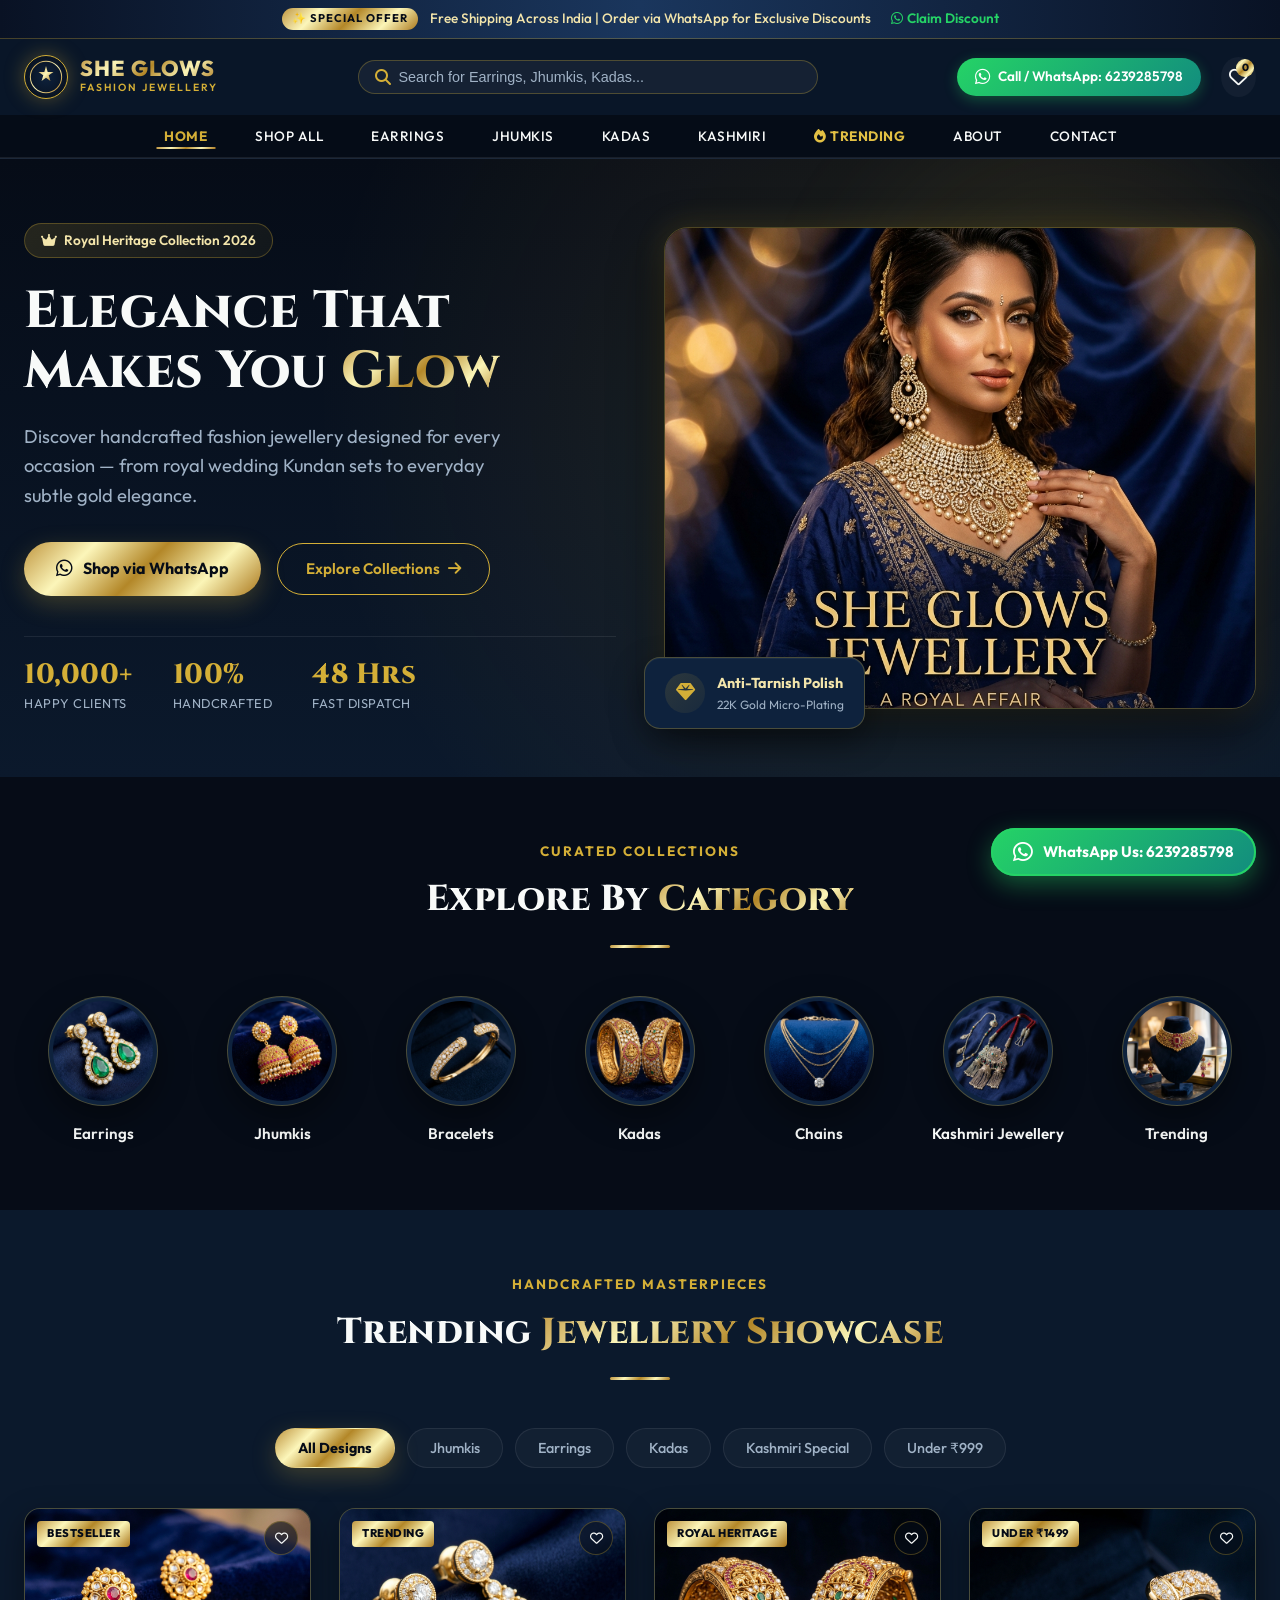
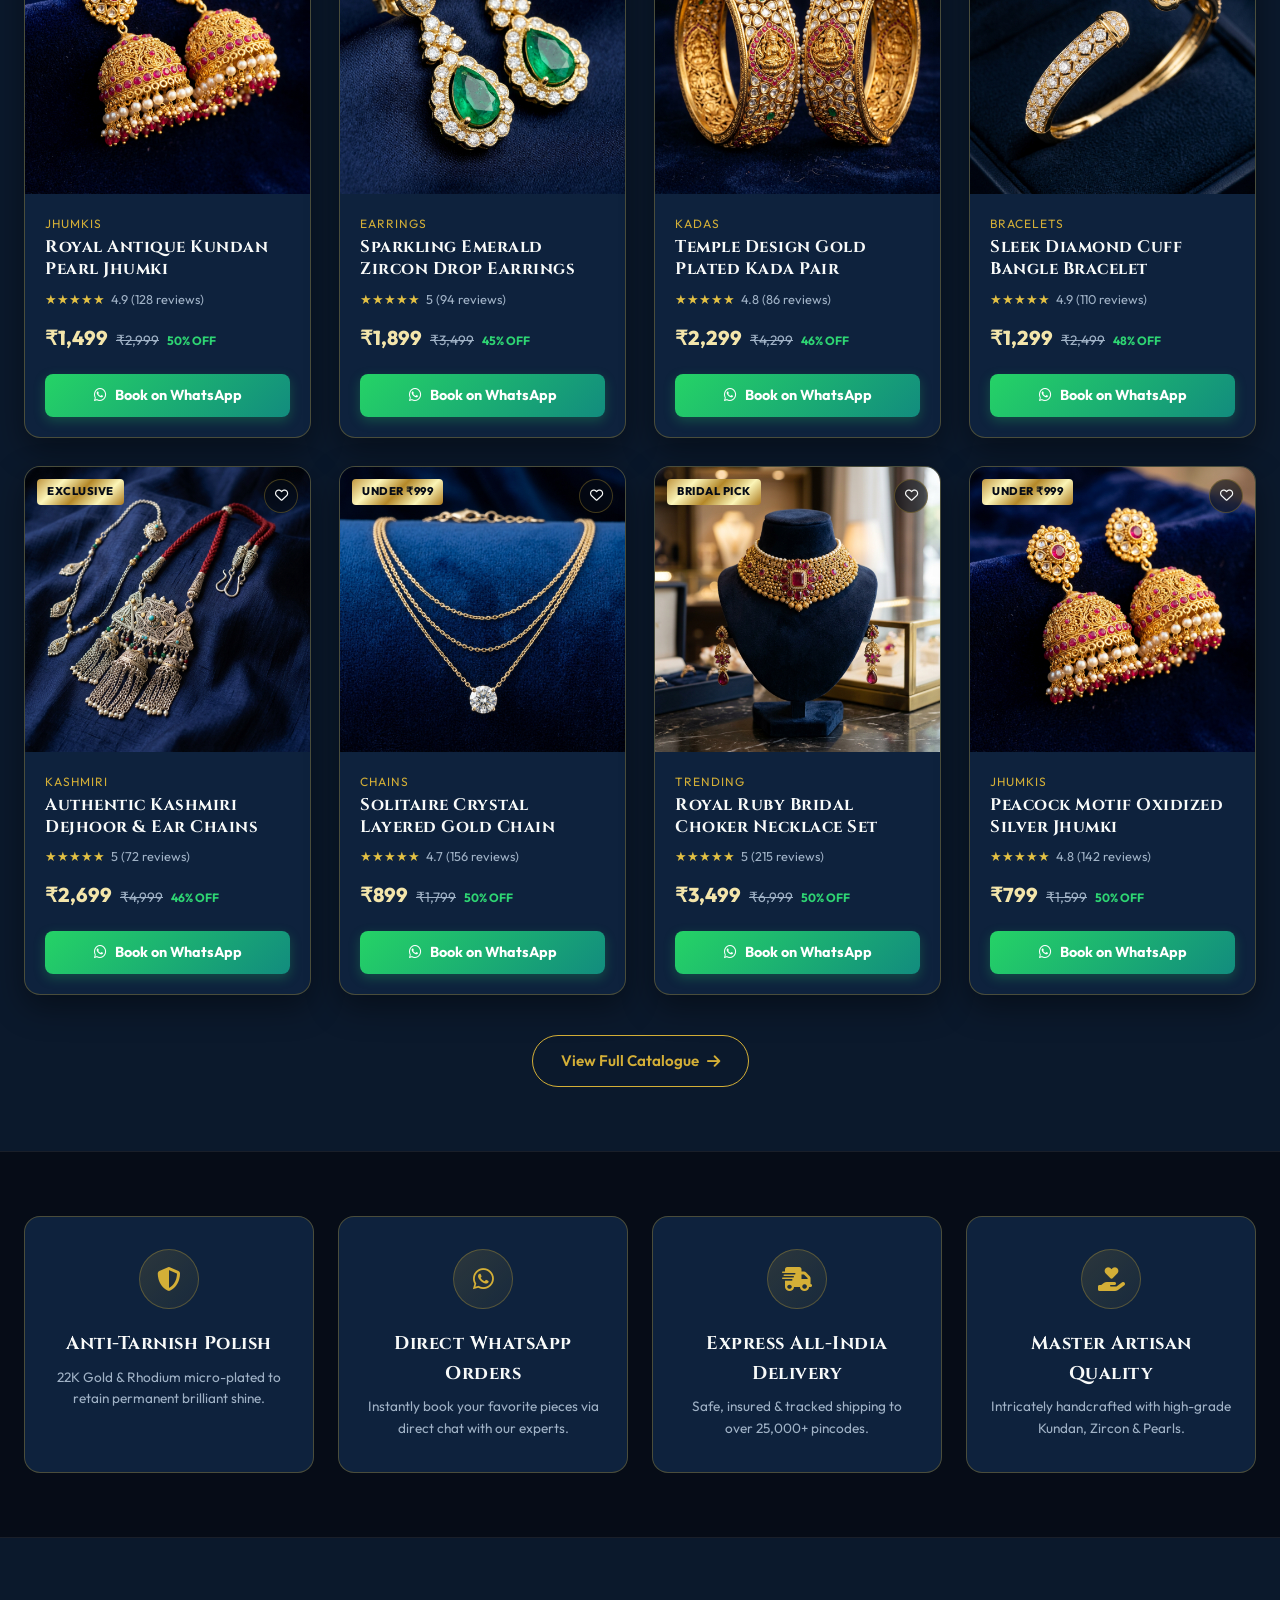
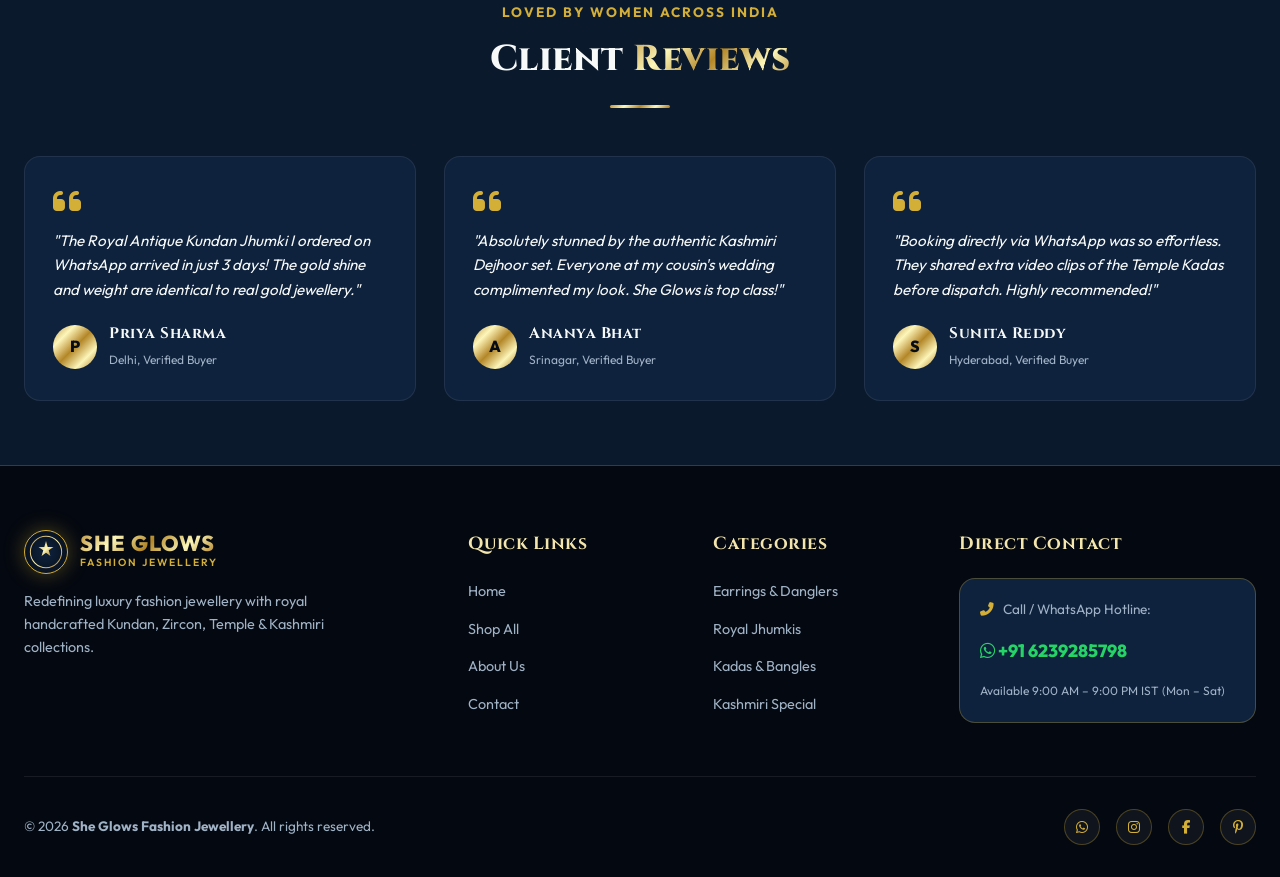
==== index.html @ 3bfb8722 "Initial commit: She Glows luxury e-commerce website with secure admin panel" ====
<!DOCTYPE html>
<html lang="en">
<head>
  <meta charset="UTF-8">
  <meta name="viewport" content="width=device-width, initial-scale=1.0">
  <title>She Glows - Luxury Fashion Jewellery | Inspired Elegance</title>
  <meta name="description" content="Discover handcrafted luxury fashion jewellery at She Glows. Shop premium Jhumkis, Earrings, Kadas, Bracelets, Chains & Kashmiri Jewellery. Book directly via WhatsApp.">
  <meta name="keywords" content="She Glows, Fashion Jewellery, Kushals inspired jewellery, Jhumkis, Kundan Jewellery, Kashmiri Jewellery, Gold Plated Earrings, Kadas, WhatsApp Jewellery Shop">
  <meta name="author" content="She Glows Fashion Jewellery">
  <link rel="icon" type="image/png" href="images/cat_jhumkis.png">
  <link rel="preconnect" href="https://fonts.googleapis.com">
  <link rel="preconnect" href="https://fonts.gstatic.com" crossorigin>
  <link href="https://fonts.googleapis.com/css2?family=Cinzel:wght@400;600;700;800;900&family=Outfit:wght@300;400;500;600;700&display=swap" rel="stylesheet">
  <link rel="stylesheet" href="https://cdnjs.cloudflare.com/ajax/libs/font-awesome/6.4.0/css/all.min.css">
  <link rel="stylesheet" href="css/styles.css">
</head>
<body>

  <!-- 1. Announcement Ticker -->
  <div class="announcement-bar">
    <div class="container ticker-wrap">
      <div class="ticker-content">
        <span class="ticker-badge">✨ Special Offer</span>
        <span>Free Shipping Across India | Order via WhatsApp for Exclusive Discounts</span>
        <a href="https://wa.me/916239285798?text=Hi%20She%20Glows!%20I%20want%20to%20claim%20my%20Free%20Shipping%20discount." target="_blank" class="ticker-wa-link">
          <i class="fab fa-whatsapp"></i> Claim Discount
        </a>
      </div>
    </div>
  </div>

  <!-- 2. Main Header with Multi-Page Nav -->
  <header class="main-header">
    <div class="container header-container">
      <a href="index.html" class="brand-logo">
        <div class="logo-emblem">
          <svg viewBox="0 0 100 100" fill="none" xmlns="http://www.w3.org/2000/svg">
            <circle cx="50" cy="50" r="46" stroke="url(#goldGrad)" stroke-width="3"/>
            <path d="M50 18 L55 35 L72 35 L58 45 L63 62 L50 52 L37 62 L42 45 L28 35 L45 35 Z" fill="url(#goldGrad)"/>
            <defs>
              <linearGradient id="goldGrad" x1="0%" y1="0%" x2="100%" y2="100%">
                <stop offset="0%" stop-color="#BF953F"/>
                <stop offset="50%" stop-color="#FCF6BA"/>
                <stop offset="100%" stop-color="#AA771C"/>
              </linearGradient>
            </defs>
          </svg>
        </div>
        <div class="brand-title-group">
          <span class="brand-name gold-text">SHE GLOWS</span>
          <span class="brand-tagline">Fashion Jewellery</span>
        </div>
      </a>

      <div class="search-wrapper">
        <div class="search-box">
          <i class="fas fa-search search-btn"></i>
          <input type="text" id="search-input" class="search-input" placeholder="Search for Earrings, Jhumkis, Kadas..." autocomplete="off">
        </div>
        <div id="search-results-dropdown" class="search-results-dropdown"></div>
      </div>

      <div class="header-actions">
        <a href="https://wa.me/916239285798?text=Hi%20She%20Glows,%20I%20would%20like%20to%20enquire%20about%20your%20jewellery." target="_blank" rel="noopener" class="contact-whatsapp-btn">
          <i class="fab fa-whatsapp" style="font-size: 1.1rem;"></i>
          <span>Call / WhatsApp: 6239285798</span>
        </a>
        <button class="icon-action-btn" title="Wishlist">
          <i class="far fa-heart"></i>
          <span class="badge-count" id="wishlist-count-badge">0</span>
        </button>
        <button class="mobile-nav-toggle" onclick="toggleMobileNav()" title="Toggle Navigation">
          <i class="fas fa-bars"></i>
        </button>
      </div>
    </div>

    <!-- Sub Navigation (Multi-Page + Categories) -->
    <nav class="category-nav-bar">
      <div class="container">
        <ul class="cat-menu-list">
          <li class="cat-menu-item"><a href="index.html" class="active-page">Home</a></li>
          <li class="cat-menu-item"><a href="shop.html">Shop All</a></li>
          <li class="cat-menu-item"><a href="#categories-section">Earrings</a></li>
          <li class="cat-menu-item"><a href="#categories-section">Jhumkis</a></li>
          <li class="cat-menu-item"><a href="#categories-section">Kadas</a></li>
          <li class="cat-menu-item"><a href="#categories-section">Kashmiri</a></li>
          <li class="cat-menu-item highlight"><a href="shop.html"><i class="fas fa-fire"></i> Trending</a></li>
          <li class="cat-menu-item"><a href="about.html">About</a></li>
          <li class="cat-menu-item"><a href="contact.html">Contact</a></li>
        </ul>
      </div>
    </nav>
  </header>

  <!-- 3. Hero Section -->
  <section class="hero-section">
    <div class="hero-bg-glow"></div>
    <div class="container">
      <div class="hero-grid">
        <div class="hero-content">
          <div class="hero-badge">
            <i class="fas fa-crown"></i> Royal Heritage Collection 2026
          </div>
          <h1 class="hero-title">
            Elegance That Makes You <span class="gold-text">Glow</span>
          </h1>
          <p class="hero-subtitle">
            Discover handcrafted fashion jewellery designed for every occasion — from royal wedding Kundan sets to everyday subtle gold elegance.
          </p>
          <div class="hero-cta-group">
            <a href="https://wa.me/916239285798?text=Hi%20She%20Glows,%20I%20want%20to%20explore%20your%20jewellery%20catalog!" target="_blank" class="btn-gold-primary">
              <i class="fab fa-whatsapp" style="font-size: 1.2rem;"></i> Shop via WhatsApp
            </a>
            <a href="shop.html" class="btn-outline-gold">
              Explore Collections <i class="fas fa-arrow-right"></i>
            </a>
          </div>
          <div class="hero-stats">
            <div class="stat-item"><h3>10,000+</h3><p>Happy Clients</p></div>
            <div class="stat-item"><h3>100%</h3><p>Handcrafted</p></div>
            <div class="stat-item"><h3>48 Hrs</h3><p>Fast Dispatch</p></div>
          </div>
        </div>
        <div class="hero-image-wrapper">
          <div class="hero-frame">
            <img src="images/hero_banner.png" alt="She Glows Royal Jewellery Model">
          </div>
          <div class="hero-float-badge">
            <div class="badge-icon"><i class="fas fa-gem"></i></div>
            <div>
              <div style="font-weight: 700; font-size: 0.9rem; color: var(--gold-secondary);">Anti-Tarnish Polish</div>
              <div style="font-size: 0.75rem; color: var(--text-muted);">22K Gold Micro-Plating</div>
            </div>
          </div>
        </div>
      </div>
    </div>
  </section>

  <!-- 4. Categories Grid -->
  <section id="categories-section" class="categories-section">
    <div class="container">
      <div class="section-header">
        <span class="section-tag">Curated Collections</span>
        <h2 class="section-title">Explore By <span class="gold-text">Category</span></h2>
        <div class="section-divider"></div>
      </div>
      <div class="categories-grid">
        <div class="category-card" onclick="filterByCategory('earrings')">
          <div class="category-avatar-wrap"><img src="images/cat_earrings.png" alt="Earrings"></div>
          <span class="category-name">Earrings</span>
        </div>
        <div class="category-card" onclick="filterByCategory('jhumkis')">
          <div class="category-avatar-wrap"><img src="images/cat_jhumkis.png" alt="Jhumkis"></div>
          <span class="category-name">Jhumkis</span>
        </div>
        <div class="category-card" onclick="filterByCategory('bracelets')">
          <div class="category-avatar-wrap"><img src="images/cat_bracelets.png" alt="Bracelets"></div>
          <span class="category-name">Bracelets</span>
        </div>
        <div class="category-card" onclick="filterByCategory('kadas')">
          <div class="category-avatar-wrap"><img src="images/cat_kadas.png" alt="Kadas"></div>
          <span class="category-name">Kadas</span>
        </div>
        <div class="category-card" onclick="filterByCategory('chains')">
          <div class="category-avatar-wrap"><img src="images/cat_chains.png" alt="Chains"></div>
          <span class="category-name">Chains</span>
        </div>
        <div class="category-card" onclick="filterByCategory('kashmiri')">
          <div class="category-avatar-wrap"><img src="images/cat_kashmiri.png" alt="Kashmiri"></div>
          <span class="category-name">Kashmiri Jewellery</span>
        </div>
        <div class="category-card" onclick="filterByCategory('trending')">
          <div class="category-avatar-wrap"><img src="images/cat_trending.png" alt="Trending"></div>
          <span class="category-name">Trending</span>
        </div>
      </div>
    </div>
  </section>

  <!-- 5. Products Showcase -->
  <section id="products-section" class="products-section">
    <div class="container">
      <div class="section-header">
        <span class="section-tag">Handcrafted Masterpieces</span>
        <h2 class="section-title">Trending <span class="gold-text">Jewellery Showcase</span></h2>
        <div class="section-divider"></div>
      </div>
      <div class="filter-tabs-wrapper">
        <button class="tab-btn active" data-tab="all">All Designs</button>
        <button class="tab-btn" data-tab="jhumkis">Jhumkis</button>
        <button class="tab-btn" data-tab="earrings">Earrings</button>
        <button class="tab-btn" data-tab="kadas">Kadas</button>
        <button class="tab-btn" data-tab="kashmiri">Kashmiri Special</button>
        <button class="tab-btn" data-tab="under999">Under ₹999</button>
      </div>
      <div id="products-grid-container" class="products-grid"></div>
      <div style="text-align:center; margin-top:2.5rem;">
        <a href="shop.html" class="btn-outline-gold">View Full Catalogue <i class="fas fa-arrow-right"></i></a>
      </div>
    </div>
  </section>

  <!-- 6. Features -->
  <section class="features-section">
    <div class="container">
      <div class="features-grid">
        <div class="feature-box">
          <div class="feature-icon-circle"><i class="fas fa-shield-alt"></i></div>
          <h4>Anti-Tarnish Polish</h4>
          <p>22K Gold & Rhodium micro-plated to retain permanent brilliant shine.</p>
        </div>
        <div class="feature-box">
          <div class="feature-icon-circle"><i class="fab fa-whatsapp"></i></div>
          <h4>Direct WhatsApp Orders</h4>
          <p>Instantly book your favorite pieces via direct chat with our experts.</p>
        </div>
        <div class="feature-box">
          <div class="feature-icon-circle"><i class="fas fa-truck-fast"></i></div>
          <h4>Express All-India Delivery</h4>
          <p>Safe, insured & tracked shipping to over 25,000+ pincodes.</p>
        </div>
        <div class="feature-box">
          <div class="feature-icon-circle"><i class="fas fa-hand-holding-heart"></i></div>
          <h4>Master Artisan Quality</h4>
          <p>Intricately handcrafted with high-grade Kundan, Zircon & Pearls.</p>
        </div>
      </div>
    </div>
  </section>

  <!-- 7. Testimonials -->
  <section class="testimonials-section">
    <div class="container">
      <div class="section-header">
        <span class="section-tag">Loved By Women Across India</span>
        <h2 class="section-title">Client <span class="gold-text">Reviews</span></h2>
        <div class="section-divider"></div>
      </div>
      <div class="testimonials-grid">
        <div class="testimonial-card">
          <div class="quote-icon"><i class="fas fa-quote-left"></i></div>
          <p class="testimonial-text">"The Royal Antique Kundan Jhumki I ordered on WhatsApp arrived in just 3 days! The gold shine and weight are identical to real gold jewellery."</p>
          <div class="user-info">
            <div class="user-avatar">P</div>
            <div class="user-details"><h5>Priya Sharma</h5><span>Delhi, Verified Buyer</span></div>
          </div>
        </div>
        <div class="testimonial-card">
          <div class="quote-icon"><i class="fas fa-quote-left"></i></div>
          <p class="testimonial-text">"Absolutely stunned by the authentic Kashmiri Dejhoor set. Everyone at my cousin's wedding complimented my look. She Glows is top class!"</p>
          <div class="user-info">
            <div class="user-avatar">A</div>
            <div class="user-details"><h5>Ananya Bhat</h5><span>Srinagar, Verified Buyer</span></div>
          </div>
        </div>
        <div class="testimonial-card">
          <div class="quote-icon"><i class="fas fa-quote-left"></i></div>
          <p class="testimonial-text">"Booking directly via WhatsApp was so effortless. They shared extra video clips of the Temple Kadas before dispatch. Highly recommended!"</p>
          <div class="user-info">
            <div class="user-avatar">S</div>
            <div class="user-details"><h5>Sunita Reddy</h5><span>Hyderabad, Verified Buyer</span></div>
          </div>
        </div>
      </div>
    </div>
  </section>

  <!-- 8. Footer -->
  <footer class="main-footer">
    <div class="container">
      <div class="footer-grid">
        <div class="footer-brand">
          <a href="index.html" class="brand-logo" style="margin-bottom: 1rem;">
            <div class="logo-emblem">
              <svg viewBox="0 0 100 100" fill="none" xmlns="http://www.w3.org/2000/svg">
                <circle cx="50" cy="50" r="46" stroke="url(#goldGradF)" stroke-width="3"/>
                <path d="M50 18 L55 35 L72 35 L58 45 L63 62 L50 52 L37 62 L42 45 L28 35 L45 35 Z" fill="url(#goldGradF)"/>
                <defs><linearGradient id="goldGradF" x1="0%" y1="0%" x2="100%" y2="100%"><stop offset="0%" stop-color="#BF953F"/><stop offset="50%" stop-color="#FCF6BA"/><stop offset="100%" stop-color="#AA771C"/></linearGradient></defs>
              </svg>
            </div>
            <div class="brand-title-group">
              <span class="brand-name gold-text">SHE GLOWS</span>
              <span class="brand-tagline">Fashion Jewellery</span>
            </div>
          </a>
          <p>Redefining luxury fashion jewellery with royal handcrafted Kundan, Zircon, Temple & Kashmiri collections.</p>
        </div>
        <div>
          <h4 class="footer-heading">Quick Links</h4>
          <ul class="footer-links">
            <li><a href="index.html">Home</a></li>
            <li><a href="shop.html">Shop All</a></li>
            <li><a href="about.html">About Us</a></li>
            <li><a href="contact.html">Contact</a></li>
          </ul>
        </div>
        <div>
          <h4 class="footer-heading">Categories</h4>
          <ul class="footer-links">
            <li><a href="shop.html">Earrings & Danglers</a></li>
            <li><a href="shop.html">Royal Jhumkis</a></li>
            <li><a href="shop.html">Kadas & Bangles</a></li>
            <li><a href="shop.html">Kashmiri Special</a></li>
          </ul>
        </div>
        <div>
          <h4 class="footer-heading">Direct Contact</h4>
          <div class="contact-card-box">
            <p><i class="fas fa-phone-alt" style="color: var(--gold-primary); margin-right: 6px;"></i> Call / WhatsApp Hotline:</p>
            <a href="https://wa.me/916239285798" target="_blank" style="font-size: 1.1rem; font-weight: 800; color: #25D366; display: block; margin-bottom: 12px;">
              <i class="fab fa-whatsapp"></i> +91 6239285798
            </a>
            <span style="font-size: 0.75rem; color: var(--text-muted);">Available 9:00 AM – 9:00 PM IST (Mon – Sat)</span>
          </div>
        </div>
      </div>
      <div class="footer-bottom">
        <div>© 2026 <strong>She Glows Fashion Jewellery</strong>. All rights reserved.</div>
        <div class="social-links">
          <a href="https://wa.me/916239285798" target="_blank" class="social-icon" title="WhatsApp"><i class="fab fa-whatsapp"></i></a>
          <a href="#" class="social-icon" title="Instagram"><i class="fab fa-instagram"></i></a>
          <a href="#" class="social-icon" title="Facebook"><i class="fab fa-facebook-f"></i></a>
          <a href="#" class="social-icon" title="Pinterest"><i class="fab fa-pinterest-p"></i></a>
        </div>
      </div>
    </div>
  </footer>

  <!-- 9. Floating WhatsApp -->
  <div class="floating-whatsapp-widget">
    <div class="wa-pulse"></div>
    <a href="https://wa.me/916239285798?text=Hi%20She%20Glows!%20I%20want%20to%20ask%20a%20question%20about%20your%20jewellery." target="_blank" class="floating-wa-btn">
      <i class="fab fa-whatsapp" style="font-size: 1.4rem;"></i>
      <span>WhatsApp Us: 6239285798</span>
    </a>
  </div>

  <!-- 10. Quick View Modal -->
  <div id="quick-view-modal" class="modal-overlay">
    <div class="modal-container">
      <button id="modal-close-btn" class="modal-close-btn">&times;</button>
      <div class="modal-body">
        <img id="modal-img" src="" alt="Product Image" class="modal-product-img">
        <div class="modal-product-info">
          <h3 id="modal-title" class="modal-product-title"></h3>
          <div id="modal-price" class="modal-price-tag"></div>
          <p id="modal-desc" class="modal-desc"></p>
          <label style="font-size: 0.8rem; color: var(--gold-secondary); margin-bottom: 4px; font-weight: 600;">Customization Notes (Optional):</label>
          <textarea class="modal-notes-field" rows="2" placeholder="e.g. Gift box request, specific size preference..."></textarea>
          <a id="modal-wa-btn" href="#" target="_blank" class="btn-book-wa" style="margin-top: auto; padding: 12px 0;">
            <i class="fab fa-whatsapp" style="font-size: 1.2rem;"></i> Confirm Order via WhatsApp
          </a>
        </div>
      </div>
    </div>
  </div>

  <!-- Scripts: Store first, then main app -->
  <script src="js/store.js"></script>
  <script src="js/main.js"></script>
</body>
</html>
---- css/styles.css ----
/* ==========================================================================
   She Glows - Fashion Jewellery (Luxury Landing Page Styles)
   Inspired by Kushal's | Deep Royal Navy & Metallic Gold Palette
   ========================================================================== */

@import url('https://fonts.googleapis.com/css2?family=Cinzel:wght@400;600;700;800;900&family=Outfit:wght@300;400;500;600;700&family=Playfair+Display:ital,wght@0,600;1,400&display=swap');

:root {
  /* Color Tokens */
  --bg-primary: #060C17;
  --bg-secondary: #0B192C;
  --bg-card: #0E223D;
  --bg-card-hover: #132B4C;
  --bg-glass: rgba(11, 25, 44, 0.85);
  
  --gold-primary: #D4AF37;
  --gold-secondary: #F3E5AB;
  --gold-dark: #AA820A;
  --gold-accent: #E2C044;
  --gold-gradient: linear-gradient(135deg, #BF953F 0%, #FCF6BA 25%, #B38728 50%, #FBF5B7 75%, #AA771C 100%);
  --gold-gradient-soft: linear-gradient(135deg, rgba(212, 175, 55, 0.15) 0%, rgba(226, 192, 68, 0.05) 100%);
  --gold-glow: 0 0 20px rgba(212, 175, 55, 0.35);

  --text-light: #F8FAF9;
  --text-muted: #A0B2C6;
  --text-dark: #060C17;

  --border-gold: rgba(212, 175, 55, 0.3);
  --border-gold-bright: rgba(212, 175, 55, 0.8);
  --border-dark: rgba(255, 255, 255, 0.08);

  --radius-sm: 8px;
  --radius-md: 16px;
  --radius-lg: 24px;
  --radius-full: 9999px;

  --transition-fast: 0.2s cubic-bezier(0.4, 0, 0.2, 1);
  --transition-smooth: 0.35s cubic-bezier(0.16, 1, 0.3, 1);
  
  --shadow-card: 0 12px 32px rgba(0, 0, 0, 0.4), inset 0 1px 0 rgba(255, 255, 255, 0.05);
  --shadow-gold: 0 8px 24px rgba(212, 175, 55, 0.25);
}

/* Reset & Base Setup */
*, *::before, *::after {
  box-sizing: border-box;
  margin: 0;
  padding: 0;
}

html {
  scroll-behavior: smooth;
  font-size: 16px;
}

body {
  font-family: 'Outfit', -apple-system, BlinkMacSystemFont, sans-serif;
  background-color: var(--bg-primary);
  color: var(--text-light);
  line-height: 1.6;
  overflow-x: hidden;
  -webkit-font-smoothing: antialiased;
}

h1, h2, h3, h4, h5, .brand-font {
  font-family: 'Cinzel', serif;
  letter-spacing: 0.5px;
}

a {
  color: inherit;
  text-decoration: none;
  transition: var(--transition-fast);
}

button {
  font-family: inherit;
  cursor: pointer;
  border: none;
  outline: none;
  background: none;
}

img {
  max-width: 100%;
  height: auto;
  display: block;
}

/* Custom Scrollbar */
::-webkit-scrollbar {
  width: 8px;
  height: 8px;
}
::-webkit-scrollbar-track {
  background: var(--bg-primary);
}
::-webkit-scrollbar-thumb {
  background: var(--gold-dark);
  border-radius: 4px;
}
::-webkit-scrollbar-thumb:hover {
  background: var(--gold-primary);
}

/* Gold Gradient Text Class */
.gold-text {
  background: var(--gold-gradient);
  -webkit-background-clip: text;
  -webkit-text-fill-color: transparent;
  display: inline-block;
}

/* Container */
.container {
  width: 100%;
  max-width: 1280px;
  margin: 0 auto;
  padding: 0 1.5rem;
}

/* ==========================================================================
   1. Announcement Ticker
   ========================================================================== */
.announcement-bar {
  background: linear-gradient(90deg, #091224 0%, #1A365D 50%, #091224 100%);
  border-bottom: 1px solid var(--border-gold);
  padding: 8px 0;
  font-size: 0.85rem;
  color: var(--gold-secondary);
  font-weight: 500;
  position: relative;
  z-index: 100;
}

.ticker-wrap {
  display: flex;
  align-items: center;
  justify-content: space-between;
}

.ticker-content {
  display: flex;
  align-items: center;
  gap: 12px;
  margin: 0 auto;
  text-align: center;
}

.ticker-badge {
  background: var(--gold-gradient);
  color: var(--bg-primary);
  padding: 2px 10px;
  border-radius: var(--radius-full);
  font-size: 0.7rem;
  font-weight: 700;
  text-transform: uppercase;
  letter-spacing: 1px;
}

.ticker-wa-link {
  color: #25D366;
  font-weight: 600;
  display: inline-flex;
  align-items: center;
  gap: 4px;
  margin-left: 8px;
}
.ticker-wa-link:hover {
  text-decoration: underline;
}

/* ==========================================================================
   2. Header & Navbar
   ========================================================================== */
.main-header {
  position: sticky;
  top: 0;
  z-index: 99;
  background: var(--bg-glass);
  backdrop-filter: blur(16px);
  -webkit-backdrop-filter: blur(16px);
  border-bottom: 1px solid var(--border-dark);
  transition: var(--transition-smooth);
}

.header-container {
  display: flex;
  align-items: center;
  justify-content: space-between;
  padding: 1rem 1.5rem;
  gap: 1.5rem;
}

/* Logo */
.brand-logo {
  display: flex;
  align-items: center;
  gap: 12px;
  text-decoration: none;
}

.logo-emblem {
  width: 44px;
  height: 44px;
  border-radius: 50%;
  background: radial-gradient(circle, var(--bg-card) 0%, var(--bg-primary) 100%);
  border: 1.5px solid var(--gold-primary);
  display: flex;
  align-items: center;
  justify-content: center;
  padding: 4px;
  box-shadow: var(--gold-glow);
  position: relative;
  overflow: hidden;
}

.logo-emblem svg {
  width: 100%;
  height: 100%;
}

.brand-title-group {
  display: flex;
  flex-direction: column;
}

.brand-name {
  font-size: 1.35rem;
  font-weight: 800;
  line-height: 1.1;
  letter-spacing: 1px;
}

.brand-tagline {
  font-size: 0.65rem;
  text-transform: uppercase;
  letter-spacing: 2px;
  color: var(--gold-primary);
  font-weight: 600;
}

/* Search Bar */
.search-wrapper {
  flex: 1;
  max-width: 460px;
  position: relative;
}

.search-box {
  display: flex;
  align-items: center;
  background: rgba(255, 255, 255, 0.05);
  border: 1px solid var(--border-gold);
  border-radius: var(--radius-full);
  padding: 8px 16px;
  transition: var(--transition-fast);
}

.search-box:focus-within {
  background: rgba(255, 255, 255, 0.08);
  border-color: var(--gold-primary);
  box-shadow: var(--gold-glow);
}

.search-input {
  width: 100%;
  background: transparent;
  border: none;
  outline: none;
  color: var(--text-light);
  font-size: 0.9rem;
  padding-left: 8px;
}

.search-input::placeholder {
  color: var(--text-muted);
}

.search-btn {
  color: var(--gold-primary);
  display: flex;
  align-items: center;
  justify-content: center;
}

/* Search Auto-suggest Dropdown */
.search-results-dropdown {
  position: absolute;
  top: calc(100% + 8px);
  left: 0;
  right: 0;
  background: var(--bg-card);
  border: 1px solid var(--border-gold);
  border-radius: var(--radius-md);
  box-shadow: var(--shadow-card);
  max-height: 360px;
  overflow-y: auto;
  display: none;
  z-index: 150;
  padding: 8px 0;
}
.search-results-dropdown.active {
  display: block;
}

.search-result-item {
  display: flex;
  align-items: center;
  gap: 12px;
  padding: 10px 16px;
  border-bottom: 1px solid var(--border-dark);
  cursor: pointer;
  transition: var(--transition-fast);
}
.search-result-item:hover {
  background: rgba(212, 175, 55, 0.1);
}
.search-result-thumb {
  width: 40px;
  height: 40px;
  border-radius: 8px;
  object-fit: cover;
  border: 1px solid var(--border-gold);
}

/* Header Right Actions */
.header-actions {
  display: flex;
  align-items: center;
  gap: 1.25rem;
}

.contact-whatsapp-btn {
  display: inline-flex;
  align-items: center;
  gap: 8px;
  background: linear-gradient(135deg, #25D366 0%, #128C7E 100%);
  color: #fff;
  padding: 8px 18px;
  border-radius: var(--radius-full);
  font-weight: 600;
  font-size: 0.85rem;
  box-shadow: 0 4px 14px rgba(37, 211, 102, 0.3);
  transition: var(--transition-smooth);
}

.contact-whatsapp-btn:hover {
  transform: translateY(-2px);
  box-shadow: 0 6px 20px rgba(37, 211, 102, 0.45);
}

.icon-action-btn {
  position: relative;
  color: var(--text-light);
  font-size: 1.2rem;
  padding: 8px;
  border-radius: 50%;
  background: rgba(255, 255, 255, 0.04);
  transition: var(--transition-fast);
}
.icon-action-btn:hover {
  color: var(--gold-primary);
  background: rgba(212, 175, 55, 0.15);
}
.badge-count {
  position: absolute;
  top: 2px;
  right: 2px;
  background: var(--gold-gradient);
  color: var(--bg-primary);
  font-size: 0.65rem;
  font-weight: 800;
  width: 18px;
  height: 18px;
  border-radius: 50%;
  display: flex;
  align-items: center;
  justify-content: center;
}

.mobile-nav-toggle {
  display: none;
  font-size: 1.5rem;
  color: var(--gold-primary);
}

/* Sub Navigation Menu */
.category-nav-bar {
  background: rgba(6, 12, 23, 0.95);
  border-bottom: 1px solid var(--border-dark);
  padding: 0.5rem 0;
}

.cat-menu-list {
  display: flex;
  align-items: center;
  justify-content: center;
  gap: 2rem;
  list-style: none;
}

.cat-menu-item a {
  font-size: 0.85rem;
  font-weight: 500;
  letter-spacing: 0.5px;
  color: var(--text-light);
  padding: 4px 8px;
  position: relative;
  text-transform: uppercase;
}

.cat-menu-item a::after {
  content: '';
  position: absolute;
  bottom: 0;
  left: 50%;
  width: 0;
  height: 2px;
  background: var(--gold-gradient);
  transition: var(--transition-fast);
  transform: translateX(-50%);
}

.cat-menu-item a:hover {
  color: var(--gold-primary);
}

.cat-menu-item a:hover::after {
  width: 100%;
}

.cat-menu-item.highlight a {
  color: var(--gold-accent);
  font-weight: 700;
}

/* ==========================================================================
   3. Hero Section
   ========================================================================== */
.hero-section {
  position: relative;
  min-height: 560px;
  display: flex;
  align-items: center;
  padding: 4rem 0;
  background: radial-gradient(circle at 70% 40%, rgba(212, 175, 55, 0.12) 0%, transparent 60%),
              linear-gradient(180deg, var(--bg-primary) 0%, var(--bg-secondary) 100%);
  overflow: hidden;
}

.hero-bg-glow {
  position: absolute;
  top: -100px;
  right: -100px;
  width: 600px;
  height: 600px;
  background: radial-gradient(circle, rgba(212, 175, 55, 0.15) 0%, transparent 70%);
  pointer-events: none;
  filter: blur(40px);
}

.hero-grid {
  display: grid;
  grid-template-columns: 1fr 1fr;
  align-items: center;
  gap: 3rem;
}

.hero-badge {
  display: inline-flex;
  align-items: center;
  gap: 8px;
  padding: 6px 16px;
  border-radius: var(--radius-full);
  background: var(--gold-gradient-soft);
  border: 1px solid var(--border-gold);
  color: var(--gold-secondary);
  font-size: 0.85rem;
  font-weight: 600;
  margin-bottom: 1.5rem;
}

.hero-title {
  font-size: 3.25rem;
  font-weight: 800;
  line-height: 1.15;
  margin-bottom: 1.25rem;
}

.hero-subtitle {
  font-size: 1.15rem;
  color: var(--text-muted);
  margin-bottom: 2rem;
  max-width: 500px;
}

.hero-cta-group {
  display: flex;
  align-items: center;
  gap: 1rem;
  flex-wrap: wrap;
  margin-bottom: 2.5rem;
}

.btn-gold-primary {
  display: inline-flex;
  align-items: center;
  gap: 10px;
  background: var(--gold-gradient);
  color: var(--bg-primary);
  padding: 14px 32px;
  border-radius: var(--radius-full);
  font-weight: 700;
  font-size: 1rem;
  box-shadow: var(--shadow-gold);
  transition: var(--transition-smooth);
}
.btn-gold-primary:hover {
  transform: translateY(-3px);
  box-shadow: 0 12px 30px rgba(212, 175, 55, 0.45);
}

.btn-outline-gold {
  display: inline-flex;
  align-items: center;
  gap: 8px;
  border: 1.5px solid var(--gold-primary);
  color: var(--gold-primary);
  padding: 13px 28px;
  border-radius: var(--radius-full);
  font-weight: 600;
  font-size: 0.95rem;
  transition: var(--transition-smooth);
}
.btn-outline-gold:hover {
  background: rgba(212, 175, 55, 0.15);
  color: #fff;
}

.hero-stats {
  display: flex;
  align-items: center;
  gap: 2.5rem;
  padding-top: 1.5rem;
  border-top: 1px solid var(--border-dark);
}

.stat-item h3 {
  font-size: 1.75rem;
  font-weight: 800;
  color: var(--gold-primary);
  line-height: 1;
}

.stat-item p {
  font-size: 0.8rem;
  color: var(--text-muted);
  text-transform: uppercase;
  letter-spacing: 0.5px;
  margin-top: 4px;
}

/* Hero Visual Banner Frame */
.hero-image-wrapper {
  position: relative;
}

.hero-frame {
  position: relative;
  border-radius: var(--radius-lg);
  overflow: hidden;
  border: 1px solid var(--border-gold);
  box-shadow: 0 20px 50px rgba(0, 0, 0, 0.6), 0 0 30px rgba(212, 175, 55, 0.2);
}

.hero-frame img {
  width: 100%;
  height: 480px;
  object-fit: cover;
  transition: transform 0.8s ease;
}

.hero-frame:hover img {
  transform: scale(1.03);
}

.hero-float-badge {
  position: absolute;
  bottom: -20px;
  left: -20px;
  background: var(--bg-card);
  border: 1px solid var(--border-gold);
  padding: 14px 20px;
  border-radius: var(--radius-md);
  box-shadow: var(--shadow-card);
  display: flex;
  align-items: center;
  gap: 12px;
  z-index: 10;
}

.badge-icon {
  width: 40px;
  height: 40px;
  border-radius: 50%;
  background: var(--gold-gradient-soft);
  color: var(--gold-primary);
  display: flex;
  align-items: center;
  justify-content: center;
  font-size: 1.2rem;
}

/* ==========================================================================
   4. Categories Grid (Kushal's Style UI)
   ========================================================================== */
.categories-section {
  padding: 4rem 0;
  background: var(--bg-primary);
  position: relative;
}

.section-header {
  text-align: center;
  margin-bottom: 3rem;
}

.section-tag {
  color: var(--gold-primary);
  font-size: 0.85rem;
  font-weight: 700;
  text-transform: uppercase;
  letter-spacing: 2px;
  margin-bottom: 0.5rem;
  display: block;
}

.section-title {
  font-size: 2.25rem;
  font-weight: 800;
  color: var(--text-light);
}

.section-divider {
  width: 60px;
  height: 3px;
  background: var(--gold-gradient);
  margin: 1rem auto 0;
  border-radius: 2px;
}

.categories-grid {
  display: grid;
  grid-template-columns: repeat(7, 1fr);
  gap: 1.25rem;
}

.category-card {
  display: flex;
  flex-direction: column;
  align-items: center;
  text-align: center;
  cursor: pointer;
}

.category-avatar-wrap {
  width: 110px;
  height: 110px;
  border-radius: 50%;
  padding: 4px;
  background: var(--bg-card);
  border: 1.5px solid var(--border-gold);
  box-shadow: var(--shadow-card);
  transition: var(--transition-smooth);
  position: relative;
  overflow: hidden;
  margin-bottom: 1rem;
}

.category-avatar-wrap img {
  width: 100%;
  height: 100%;
  border-radius: 50%;
  object-fit: cover;
  transition: transform 0.5s ease;
}

.category-card:hover .category-avatar-wrap {
  border-color: var(--gold-primary);
  box-shadow: var(--gold-glow);
  transform: translateY(-6px);
}

.category-card:hover img {
  transform: scale(1.1);
}

.category-name {
  font-size: 0.95rem;
  font-weight: 600;
  color: var(--text-light);
  transition: var(--transition-fast);
}

.category-card:hover .category-name {
  color: var(--gold-primary);
}

/* ==========================================================================
   5. Featured Collections & Product Grid
   ========================================================================== */
.products-section {
  padding: 4rem 0;
  background: var(--bg-secondary);
  position: relative;
}

/* Category Filter Tabs */
.filter-tabs-wrapper {
  display: flex;
  justify-content: center;
  gap: 0.75rem;
  margin-bottom: 2.5rem;
  flex-wrap: wrap;
}

.tab-btn {
  padding: 10px 22px;
  border-radius: var(--radius-full);
  background: rgba(255, 255, 255, 0.03);
  border: 1px solid var(--border-dark);
  color: var(--text-muted);
  font-size: 0.9rem;
  font-weight: 500;
  transition: var(--transition-fast);
}

.tab-btn:hover {
  border-color: var(--border-gold);
  color: var(--text-light);
}

.tab-btn.active {
  background: var(--gold-gradient);
  color: var(--bg-primary);
  border-color: transparent;
  font-weight: 700;
  box-shadow: var(--shadow-gold);
}

/* Products Grid Layout */
.products-grid {
  display: grid;
  grid-template-columns: repeat(4, 1fr);
  gap: 1.75rem;
}

.product-card {
  background: var(--bg-card);
  border: 1px solid var(--border-gold);
  border-radius: var(--radius-md);
  overflow: hidden;
  box-shadow: var(--shadow-card);
  transition: var(--transition-smooth);
  position: relative;
  display: flex;
  flex-direction: column;
}

.product-card:hover {
  transform: translateY(-8px);
  border-color: var(--gold-primary);
  box-shadow: 0 16px 36px rgba(0, 0, 0, 0.5), 0 0 25px rgba(212, 175, 55, 0.25);
}

.product-image-box {
  position: relative;
  aspect-ratio: 1 / 1;
  overflow: hidden;
  background: #060C17;
}

.product-image-box img {
  width: 100%;
  height: 100%;
  object-fit: cover;
  transition: transform 0.6s ease;
}

.product-card:hover .product-image-box img {
  transform: scale(1.08);
}

.product-tag {
  position: absolute;
  top: 12px;
  left: 12px;
  background: var(--gold-gradient);
  color: var(--bg-primary);
  font-size: 0.7rem;
  font-weight: 800;
  text-transform: uppercase;
  padding: 4px 10px;
  border-radius: 4px;
  letter-spacing: 0.5px;
  z-index: 2;
}

.wishlist-heart-btn {
  position: absolute;
  top: 12px;
  right: 12px;
  width: 34px;
  height: 34px;
  border-radius: 50%;
  background: rgba(6, 12, 23, 0.6);
  backdrop-filter: blur(8px);
  border: 1px solid var(--border-gold);
  color: var(--text-light);
  display: flex;
  align-items: center;
  justify-content: center;
  z-index: 2;
  transition: var(--transition-fast);
}

.wishlist-heart-btn:hover, .wishlist-heart-btn.active {
  color: #FF4757;
  background: rgba(255, 71, 87, 0.15);
  border-color: #FF4757;
}

.quick-view-overlay-btn {
  position: absolute;
  bottom: -40px;
  left: 0;
  right: 0;
  background: rgba(11, 25, 44, 0.95);
  border-top: 1px solid var(--border-gold);
  color: var(--gold-primary);
  padding: 10px 0;
  text-align: center;
  font-size: 0.85rem;
  font-weight: 600;
  transition: bottom 0.3s ease;
}

.product-card:hover .quick-view-overlay-btn {
  bottom: 0;
}

.product-content {
  padding: 1.25rem;
  display: flex;
  flex-direction: column;
  flex: 1;
}

.product-category-sub {
  font-size: 0.75rem;
  color: var(--gold-primary);
  text-transform: uppercase;
  letter-spacing: 1px;
  margin-bottom: 4px;
}

.product-title {
  font-size: 1.05rem;
  font-weight: 700;
  color: var(--text-light);
  margin-bottom: 8px;
  line-height: 1.3;
}

.rating-row {
  display: flex;
  align-items: center;
  gap: 6px;
  font-size: 0.8rem;
  margin-bottom: 12px;
}

.stars {
  color: var(--gold-accent);
}

.rating-count {
  color: var(--text-muted);
}

.price-row {
  display: flex;
  align-items: baseline;
  gap: 8px;
  margin-bottom: 1.25rem;
  margin-top: auto;
}

.price-current {
  font-size: 1.25rem;
  font-weight: 800;
  color: var(--gold-secondary);
}

.price-mrp {
  font-size: 0.85rem;
  color: var(--text-muted);
  text-decoration: line-through;
}

.price-discount {
  font-size: 0.75rem;
  color: #2ED573;
  font-weight: 700;
}

.btn-book-wa {
  display: flex;
  align-items: center;
  justify-content: center;
  gap: 8px;
  width: 100%;
  background: linear-gradient(135deg, #25D366 0%, #128C7E 100%);
  color: #fff;
  padding: 10px 0;
  border-radius: var(--radius-sm);
  font-weight: 700;
  font-size: 0.9rem;
  box-shadow: 0 4px 12px rgba(37, 211, 102, 0.25);
  transition: var(--transition-fast);
}

.btn-book-wa:hover {
  background: linear-gradient(135deg, #22C55E 0%, #0E9F6E 100%);
  box-shadow: 0 6px 18px rgba(37, 211, 102, 0.4);
}

/* ==========================================================================
   6. Luxury Features Section ("Why She Glows")
   ========================================================================== */
.features-section {
  padding: 4rem 0;
  background: var(--bg-primary);
  border-top: 1px solid var(--border-dark);
  border-bottom: 1px solid var(--border-dark);
}

.features-grid {
  display: grid;
  grid-template-columns: repeat(4, 1fr);
  gap: 1.5rem;
}

.feature-box {
  background: var(--bg-card);
  border: 1px solid var(--border-gold);
  border-radius: var(--radius-md);
  padding: 2rem 1.5rem;
  text-align: center;
  transition: var(--transition-smooth);
}

.feature-box:hover {
  transform: translateY(-5px);
  border-color: var(--gold-primary);
  box-shadow: var(--shadow-gold);
}

.feature-icon-circle {
  width: 60px;
  height: 60px;
  border-radius: 50%;
  background: var(--gold-gradient-soft);
  border: 1px solid var(--border-gold);
  color: var(--gold-primary);
  display: flex;
  align-items: center;
  justify-content: center;
  font-size: 1.5rem;
  margin: 0 auto 1.25rem;
}

.feature-box h4 {
  font-size: 1.15rem;
  font-weight: 700;
  margin-bottom: 0.5rem;
  color: var(--text-light);
}

.feature-box p {
  font-size: 0.85rem;
  color: var(--text-muted);
}

/* ==========================================================================
   7. Customer Testimonials
   ========================================================================== */
.testimonials-section {
  padding: 4rem 0;
  background: var(--bg-secondary);
}

.testimonials-grid {
  display: grid;
  grid-template-columns: repeat(3, 1fr);
  gap: 1.75rem;
}

.testimonial-card {
  background: var(--bg-card);
  border: 1px solid var(--border-dark);
  border-radius: var(--radius-md);
  padding: 1.75rem;
  position: relative;
  transition: var(--transition-fast);
}

.testimonial-card:hover {
  border-color: var(--border-gold);
}

.quote-icon {
  font-size: 2rem;
  color: var(--gold-primary);
  line-height: 1;
  margin-bottom: 0.75rem;
}

.testimonial-text {
  font-size: 0.95rem;
  color: var(--text-light);
  font-style: italic;
  margin-bottom: 1.25rem;
}

.user-info {
  display: flex;
  align-items: center;
  gap: 12px;
}

.user-avatar {
  width: 44px;
  height: 44px;
  border-radius: 50%;
  background: var(--gold-gradient);
  color: var(--bg-primary);
  display: flex;
  align-items: center;
  justify-content: center;
  font-weight: 800;
}

.user-details h5 {
  font-size: 0.95rem;
  font-weight: 700;
  color: var(--text-light);
}

.user-details span {
  font-size: 0.75rem;
  color: var(--text-muted);
}

/* ==========================================================================
   8. Floating Action Widget (WhatsApp Sticky)
   ========================================================================== */
.floating-whatsapp-widget {
  position: fixed;
  bottom: 24px;
  right: 24px;
  z-index: 200;
  display: flex;
  align-items: center;
  gap: 10px;
}

.floating-wa-btn {
  display: flex;
  align-items: center;
  gap: 10px;
  background: linear-gradient(135deg, #25D366 0%, #128C7E 100%);
  color: #fff;
  padding: 12px 22px;
  border-radius: var(--radius-full);
  font-weight: 700;
  font-size: 0.95rem;
  box-shadow: 0 8px 24px rgba(37, 211, 102, 0.4);
  transition: var(--transition-smooth);
}

.floating-wa-btn:hover {
  transform: scale(1.05);
  box-shadow: 0 12px 32px rgba(37, 211, 102, 0.6);
}

.wa-pulse {
  position: absolute;
  top: 0;
  right: 0;
  bottom: 0;
  left: 0;
  border-radius: var(--radius-full);
  border: 2px solid #25D366;
  animation: pulseWa 2s infinite;
  pointer-events: none;
}

@keyframes pulseWa {
  0% { transform: scale(1); opacity: 0.8; }
  100% { transform: scale(1.3); opacity: 0; }
}

/* ==========================================================================
   9. Quick View & Order Modal
   ========================================================================== */
.modal-overlay {
  position: fixed;
  top: 0;
  left: 0;
  right: 0;
  bottom: 0;
  background: rgba(6, 12, 23, 0.85);
  backdrop-filter: blur(8px);
  z-index: 300;
  display: flex;
  align-items: center;
  justify-content: center;
  opacity: 0;
  pointer-events: none;
  transition: opacity 0.3s ease;
  padding: 1.5rem;
}

.modal-overlay.active {
  opacity: 1;
  pointer-events: auto;
}

.modal-container {
  background: var(--bg-card);
  border: 1.5px solid var(--border-gold);
  border-radius: var(--radius-lg);
  max-width: 780px;
  width: 100%;
  max-height: 90vh;
  overflow-y: auto;
  box-shadow: var(--shadow-card), var(--gold-glow);
  position: relative;
  transform: translateY(20px);
  transition: transform 0.3s ease;
}

.modal-overlay.active .modal-container {
  transform: translateY(0);
}

.modal-close-btn {
  position: absolute;
  top: 16px;
  right: 16px;
  background: rgba(255, 255, 255, 0.1);
  color: var(--text-light);
  width: 36px;
  height: 36px;
  border-radius: 50%;
  display: flex;
  align-items: center;
  justify-content: center;
  font-size: 1.2rem;
  z-index: 10;
  transition: var(--transition-fast);
}

.modal-close-btn:hover {
  background: var(--gold-primary);
  color: var(--bg-primary);
}

.modal-body {
  display: grid;
  grid-template-columns: 1fr 1fr;
  gap: 2rem;
  padding: 2rem;
}

.modal-product-img {
  width: 100%;
  aspect-ratio: 1 / 1;
  object-fit: cover;
  border-radius: var(--radius-md);
  border: 1px solid var(--border-gold);
}

.modal-product-info {
  display: flex;
  flex-direction: column;
}

.modal-product-title {
  font-size: 1.5rem;
  font-weight: 800;
  color: var(--text-light);
  margin-bottom: 0.5rem;
}

.modal-price-tag {
  font-size: 1.4rem;
  font-weight: 800;
  color: var(--gold-secondary);
  margin-bottom: 1rem;
}

.modal-desc {
  font-size: 0.85rem;
  color: var(--text-muted);
  margin-bottom: 1.5rem;
}

.modal-notes-field {
  width: 100%;
  background: rgba(255, 255, 255, 0.05);
  border: 1px solid var(--border-gold);
  border-radius: var(--radius-sm);
  padding: 10px;
  color: #fff;
  font-size: 0.85rem;
  margin-bottom: 1.5rem;
  resize: none;
}

/* ==========================================================================
   10. Footer Section
   ========================================================================== */
.main-footer {
  background: #040810;
  border-top: 1px solid var(--border-gold);
  padding: 4rem 0 2rem;
}

.footer-grid {
  display: grid;
  grid-template-columns: 2fr 1fr 1fr 1.5fr;
  gap: 3rem;
  margin-bottom: 3rem;
}

.footer-brand p {
  color: var(--text-muted);
  font-size: 0.9rem;
  margin: 1rem 0 1.5rem;
  max-width: 320px;
}

.footer-heading {
  font-size: 1.1rem;
  font-weight: 700;
  color: var(--gold-secondary);
  margin-bottom: 1.25rem;
  position: relative;
}

.footer-links {
  list-style: none;
}

.footer-links li {
  margin-bottom: 0.75rem;
}

.footer-links a {
  color: var(--text-muted);
  font-size: 0.9rem;
}

.footer-links a:hover {
  color: var(--gold-primary);
  padding-left: 4px;
}

.contact-card-box {
  background: var(--bg-card);
  border: 1px solid var(--border-gold);
  border-radius: var(--radius-md);
  padding: 1.25rem;
}

.contact-card-box p {
  font-size: 0.85rem;
  color: var(--text-muted);
  margin-bottom: 1rem;
}

.footer-bottom {
  padding-top: 2rem;
  border-top: 1px solid var(--border-dark);
  display: flex;
  align-items: center;
  justify-content: space-between;
  font-size: 0.85rem;
  color: var(--text-muted);
}

.social-links {
  display: flex;
  gap: 1rem;
}

.social-icon {
  width: 36px;
  height: 36px;
  border-radius: 50%;
  background: rgba(255, 255, 255, 0.05);
  border: 1px solid var(--border-gold);
  color: var(--gold-primary);
  display: flex;
  align-items: center;
  justify-content: center;
  transition: var(--transition-fast);
}

.social-icon:hover {
  background: var(--gold-gradient);
  color: var(--bg-primary);
}

/* ==========================================================================
   11. Media Queries (Mobile & Tablet Responsiveness)
   ========================================================================== */
@media (max-width: 1024px) {
  .categories-grid {
    grid-template-columns: repeat(4, 1fr);
    gap: 1rem;
  }
  .products-grid {
    grid-template-columns: repeat(3, 1fr);
  }
  .footer-grid {
    grid-template-columns: 1fr 1fr;
    gap: 2rem;
  }
}

@media (max-width: 768px) {
  .hero-grid {
    grid-template-columns: 1fr;
    text-align: center;
  }
  .hero-title {
    font-size: 2.25rem;
  }
  .hero-cta-group {
    justify-content: center;
  }
  .hero-stats {
    justify-content: center;
  }
  .categories-grid {
    grid-template-columns: repeat(3, 1fr);
  }
  .products-grid {
    grid-template-columns: repeat(2, 1fr);
  }
  .features-grid {
    grid-template-columns: repeat(2, 1fr);
  }
  .testimonials-grid {
    grid-template-columns: 1fr;
  }
  .mobile-nav-toggle {
    display: block;
  }
  .category-nav-bar {
    display: none;
    position: absolute;
    top: 100%;
    left: 0;
    right: 0;
    box-shadow: 0 10px 30px rgba(0, 0, 0, 0.5);
  }
  .cat-menu-list {
    flex-direction: column;
    gap: 0.75rem;
    padding: 1rem 0;
  }
  .search-wrapper {
    max-width: 200px;
  }
  .contact-whatsapp-btn span {
    display: none;
  }
}

@media (max-width: 480px) {
  .categories-grid {
    grid-template-columns: repeat(2, 1fr);
  }
  .products-grid {
    grid-template-columns: 1fr;
  }
  .features-grid {
    grid-template-columns: 1fr;
  }
  .footer-grid {
    grid-template-columns: 1fr;
  }
  .modal-body {
    grid-template-columns: 1fr;
  }
}

/* ==========================================================================
   12. Multi-Page Layout Additions
   ========================================================================== */

/* Active page indicator in nav */
.active-page {
  color: var(--gold-primary) !important;
  font-weight: 700 !important;
}

.active-page::after {
  width: 100% !important;
}

/* Page Hero (inner pages) */
.page-hero {
  padding: 4rem 0 3rem;
  background:
    radial-gradient(circle at 50% 50%, rgba(212, 175, 55, 0.08) 0%, transparent 60%),
    var(--bg-primary);
  border-bottom: 1px solid var(--border-dark);
  text-align: center;
}

.page-hero-content {
  max-width: 640px;
  margin: 0 auto;
}

.page-hero-title {
  font-family: 'Cinzel', serif;
  font-size: 2.75rem;
  font-weight: 800;
  line-height: 1.2;
  margin-bottom: 1rem;
  color: var(--text-light);
}

.page-hero-subtitle {
  font-size: 1.05rem;
  color: var(--text-muted);
  line-height: 1.7;
}

/* Scroll Reveal Animations */
.scroll-reveal {
  opacity: 0;
  transform: translateY(24px);
  transition: opacity 0.6s ease, transform 0.6s ease;
}

.scroll-reveal.revealed {
  opacity: 1;
  transform: translateY(0);
}

/* Responsive: About/Contact two-column layouts collapse */
@media (max-width: 768px) {
  [style*="grid-template-columns: 1fr 1fr"] {
    grid-template-columns: 1fr !important;
  }
  .page-hero-title {
    font-size: 2rem;
  }
}
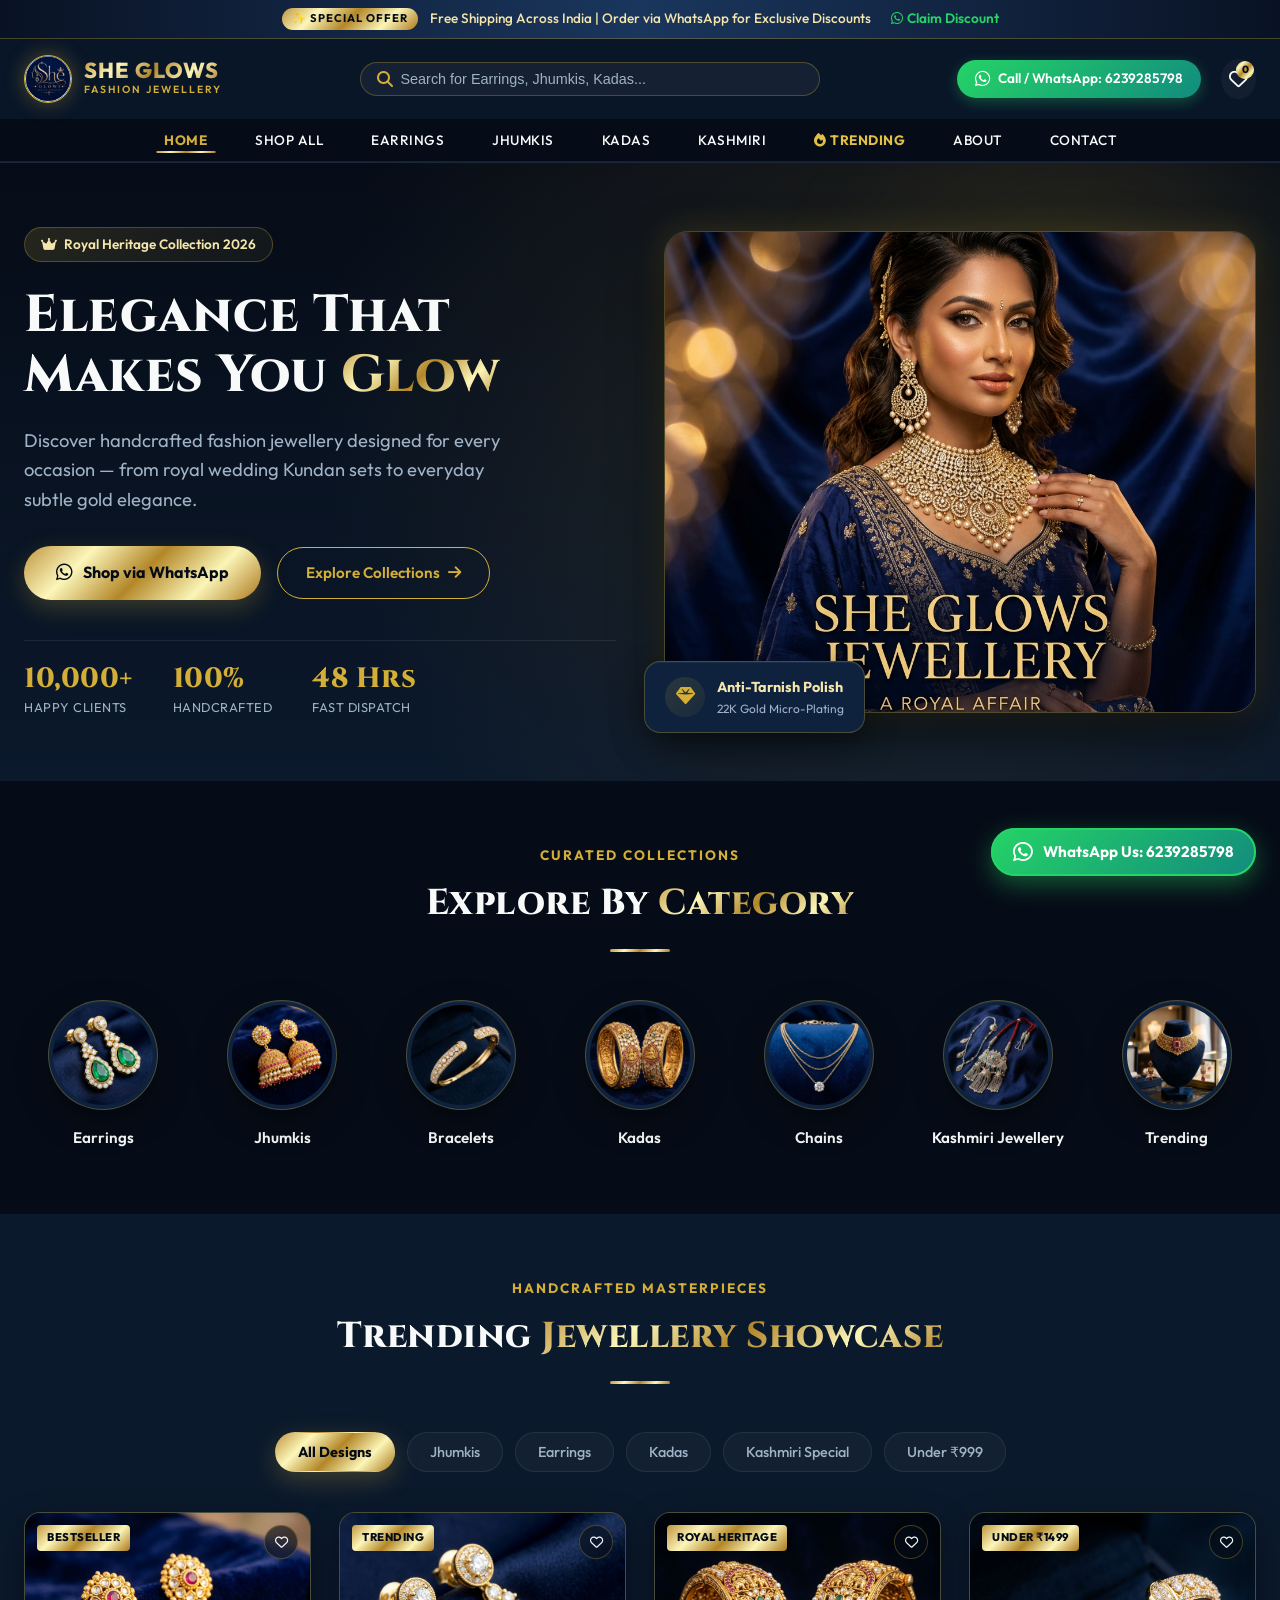
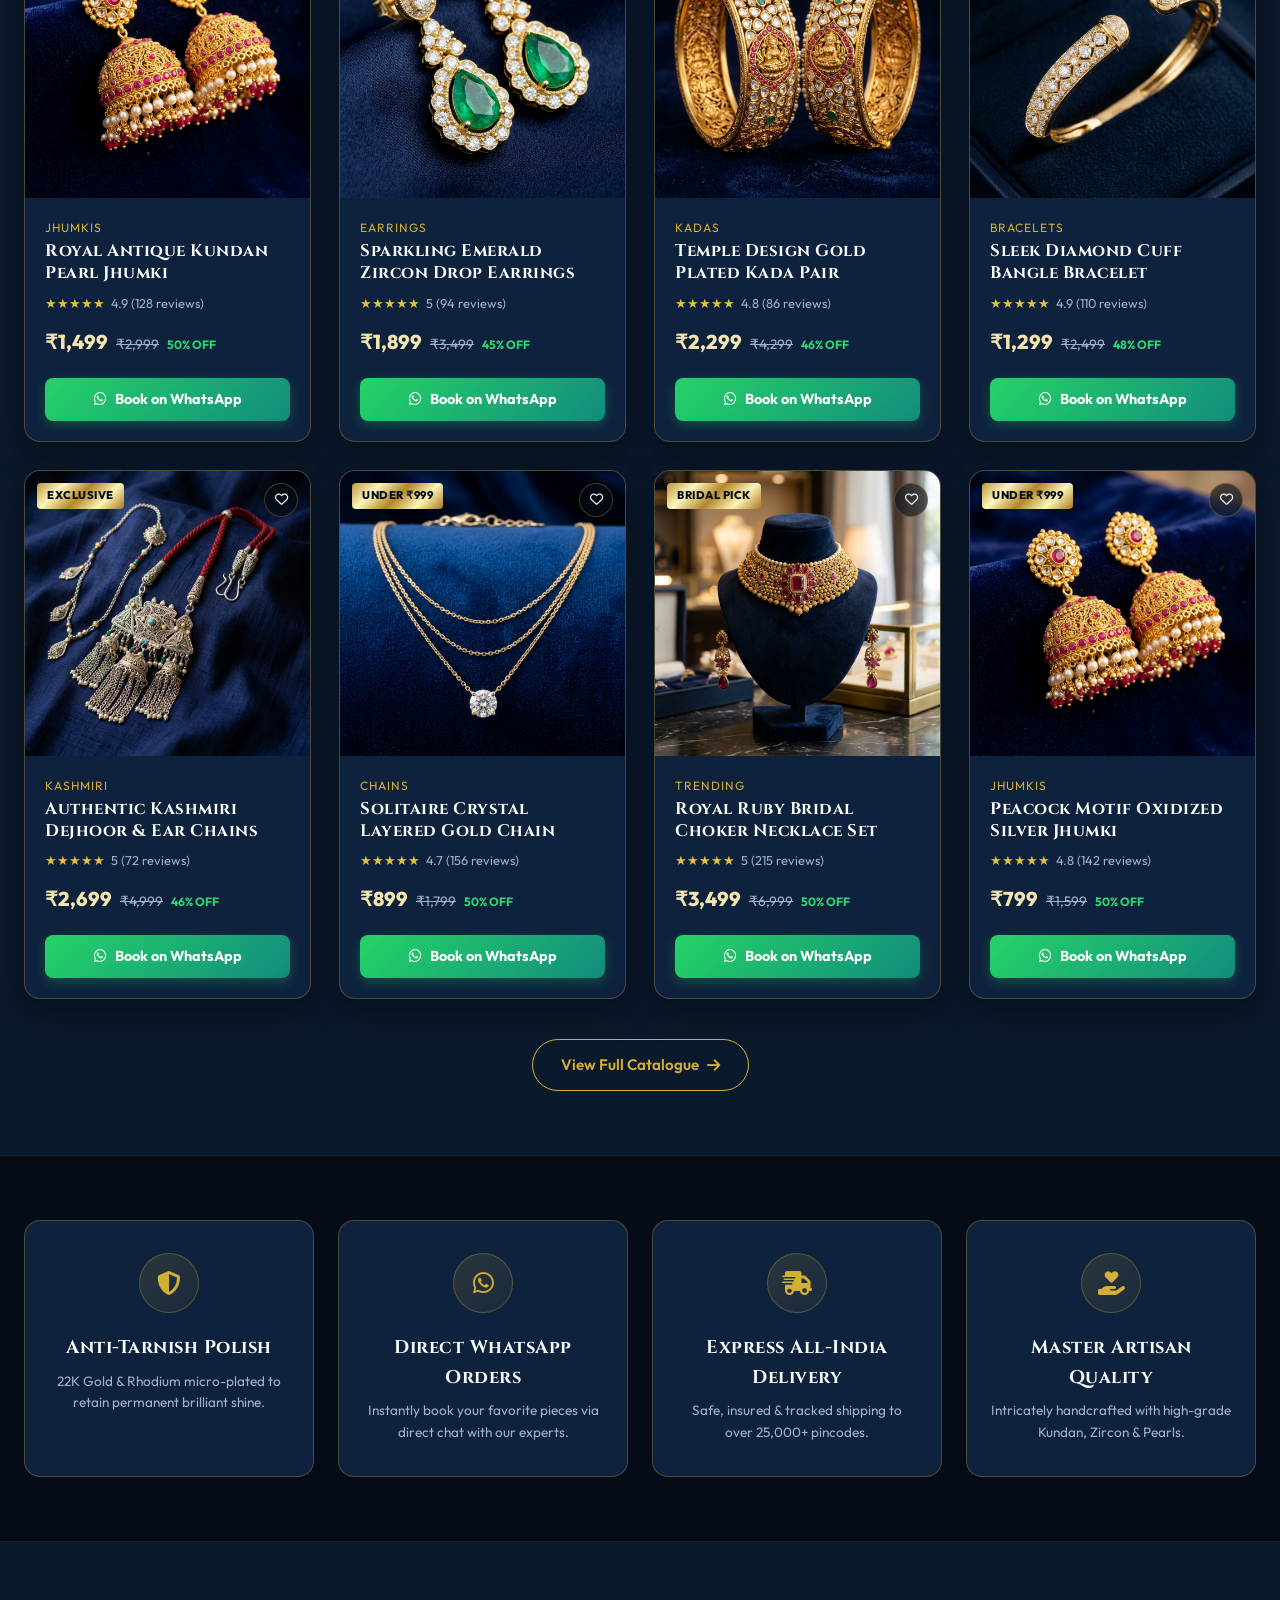
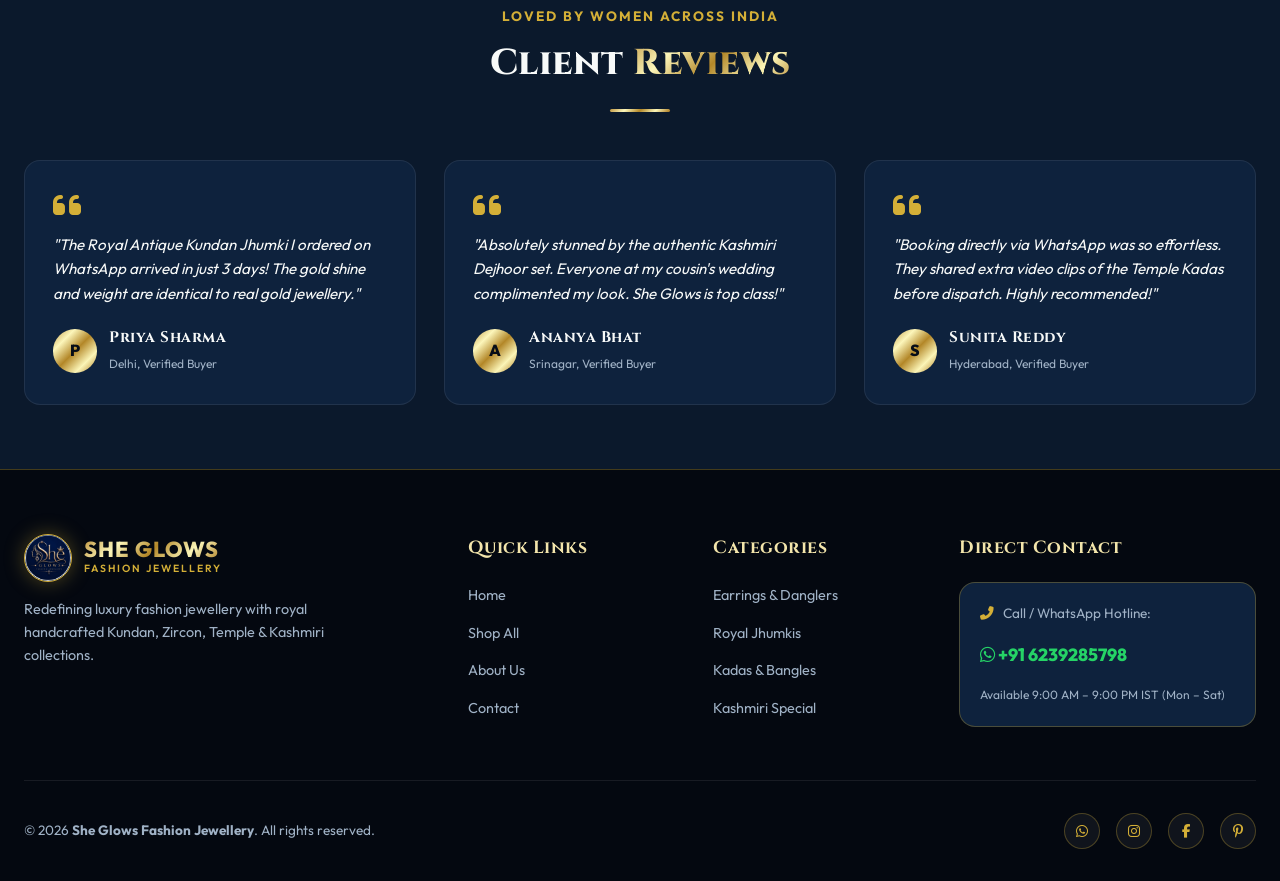
==== commit 69acdc45: "Add custom luxury brand logo to header, footer, and admin panel" ====
--- a/index.html
+++ b/index.html
@@ -34,17 +34,7 @@
     <div class="container header-container">
       <a href="index.html" class="brand-logo">
         <div class="logo-emblem">
-          <svg viewBox="0 0 100 100" fill="none" xmlns="http://www.w3.org/2000/svg">
-            <circle cx="50" cy="50" r="46" stroke="url(#goldGrad)" stroke-width="3"/>
-            <path d="M50 18 L55 35 L72 35 L58 45 L63 62 L50 52 L37 62 L42 45 L28 35 L45 35 Z" fill="url(#goldGrad)"/>
-            <defs>
-              <linearGradient id="goldGrad" x1="0%" y1="0%" x2="100%" y2="100%">
-                <stop offset="0%" stop-color="#BF953F"/>
-                <stop offset="50%" stop-color="#FCF6BA"/>
-                <stop offset="100%" stop-color="#AA771C"/>
-              </linearGradient>
-            </defs>
-          </svg>
+          <img src="images/logo.jpg" alt="She Glows Logo" class="brand-logo-img">
         </div>
         <div class="brand-title-group">
           <span class="brand-name gold-text">SHE GLOWS</span>
@@ -274,11 +264,7 @@
         <div class="footer-brand">
           <a href="index.html" class="brand-logo" style="margin-bottom: 1rem;">
             <div class="logo-emblem">
-              <svg viewBox="0 0 100 100" fill="none" xmlns="http://www.w3.org/2000/svg">
-                <circle cx="50" cy="50" r="46" stroke="url(#goldGradF)" stroke-width="3"/>
-                <path d="M50 18 L55 35 L72 35 L58 45 L63 62 L50 52 L37 62 L42 45 L28 35 L45 35 Z" fill="url(#goldGradF)"/>
-                <defs><linearGradient id="goldGradF" x1="0%" y1="0%" x2="100%" y2="100%"><stop offset="0%" stop-color="#BF953F"/><stop offset="50%" stop-color="#FCF6BA"/><stop offset="100%" stop-color="#AA771C"/></linearGradient></defs>
-              </svg>
+              <img src="images/logo.jpg" alt="She Glows Logo" class="brand-logo-img">
             </div>
             <div class="brand-title-group">
               <span class="brand-name gold-text">SHE GLOWS</span>
--- a/css/styles.css
+++ b/css/styles.css
@@ -201,23 +201,26 @@
 }
 
 .logo-emblem {
-  width: 44px;
-  height: 44px;
+  width: 48px;
+  height: 48px;
   border-radius: 50%;
-  background: radial-gradient(circle, var(--bg-card) 0%, var(--bg-primary) 100%);
   border: 1.5px solid var(--gold-primary);
   display: flex;
   align-items: center;
   justify-content: center;
-  padding: 4px;
+  padding: 0;
   box-shadow: var(--gold-glow);
   position: relative;
   overflow: hidden;
-}
-
-.logo-emblem svg {
+  background: var(--bg-card);
+  flex-shrink: 0;
+}
+
+.brand-logo-img {
   width: 100%;
   height: 100%;
+  object-fit: cover;
+  border-radius: 50%;
 }
 
 .brand-title-group {
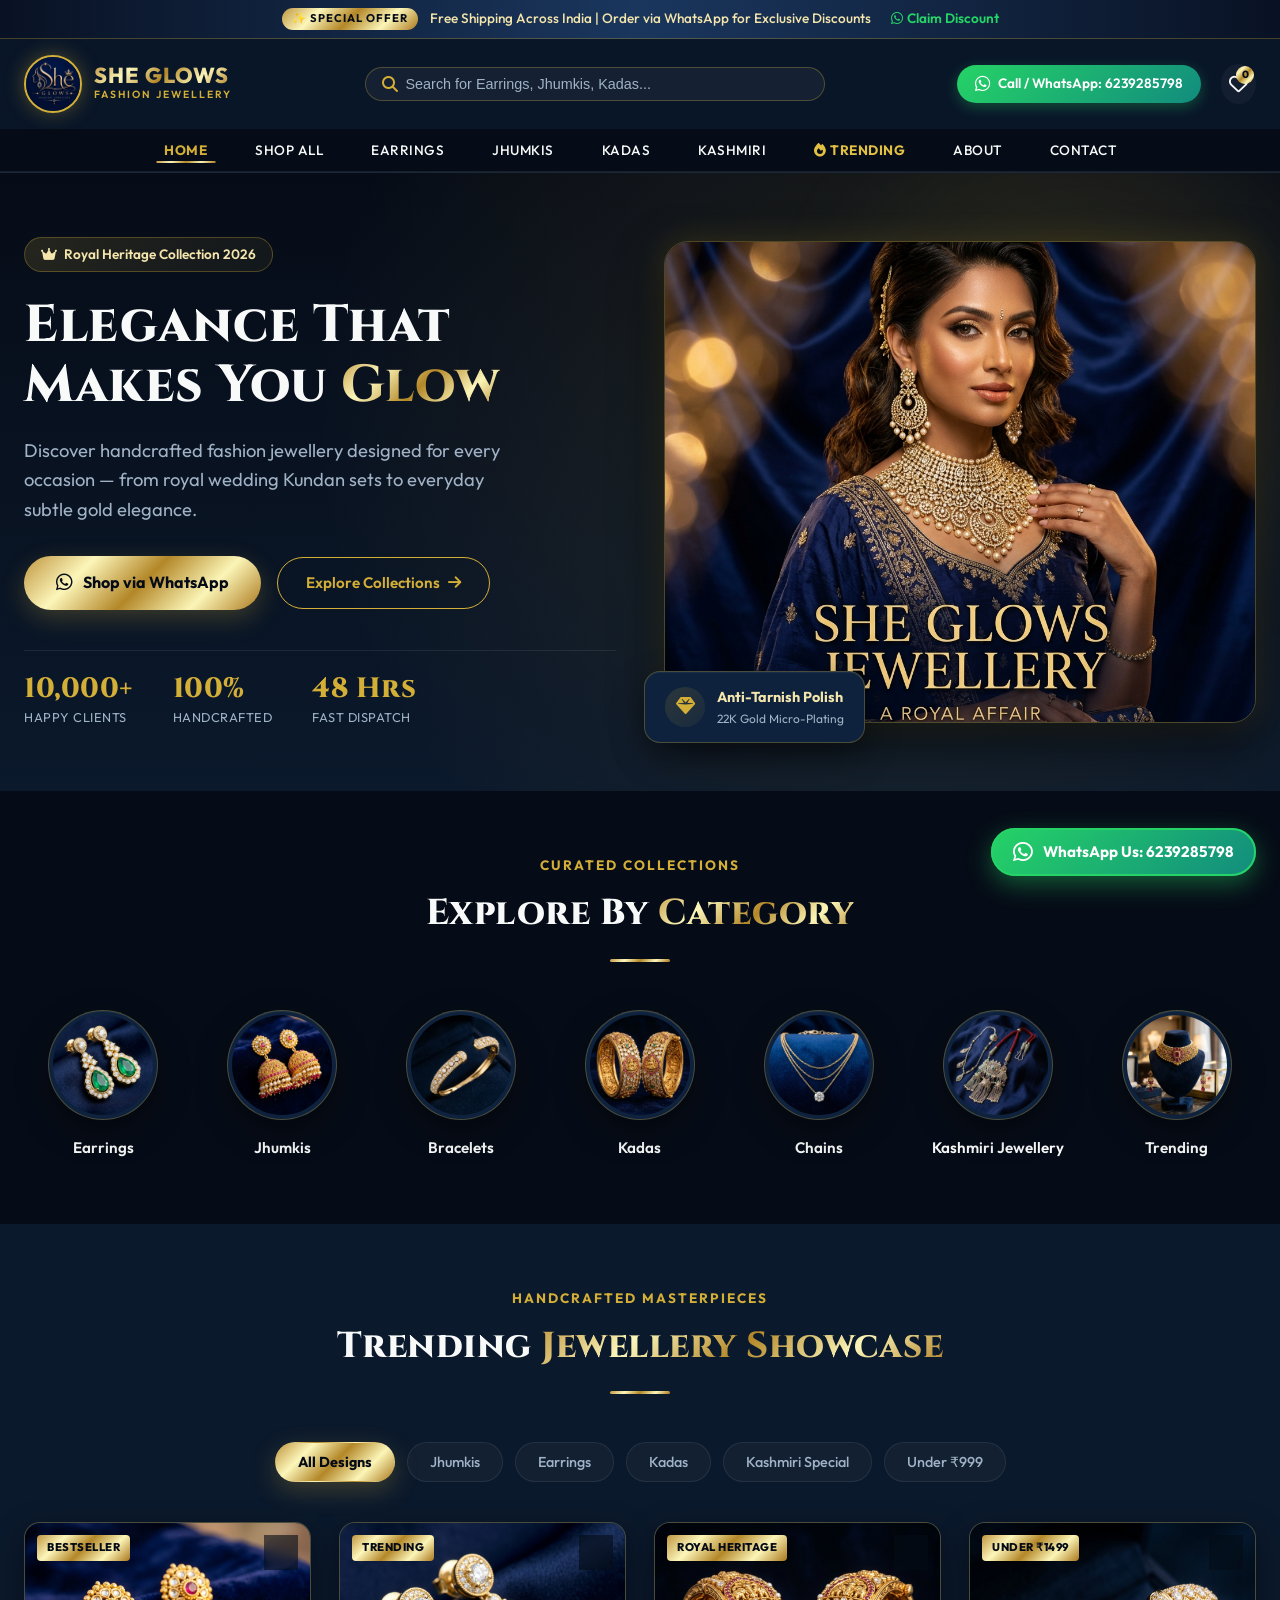
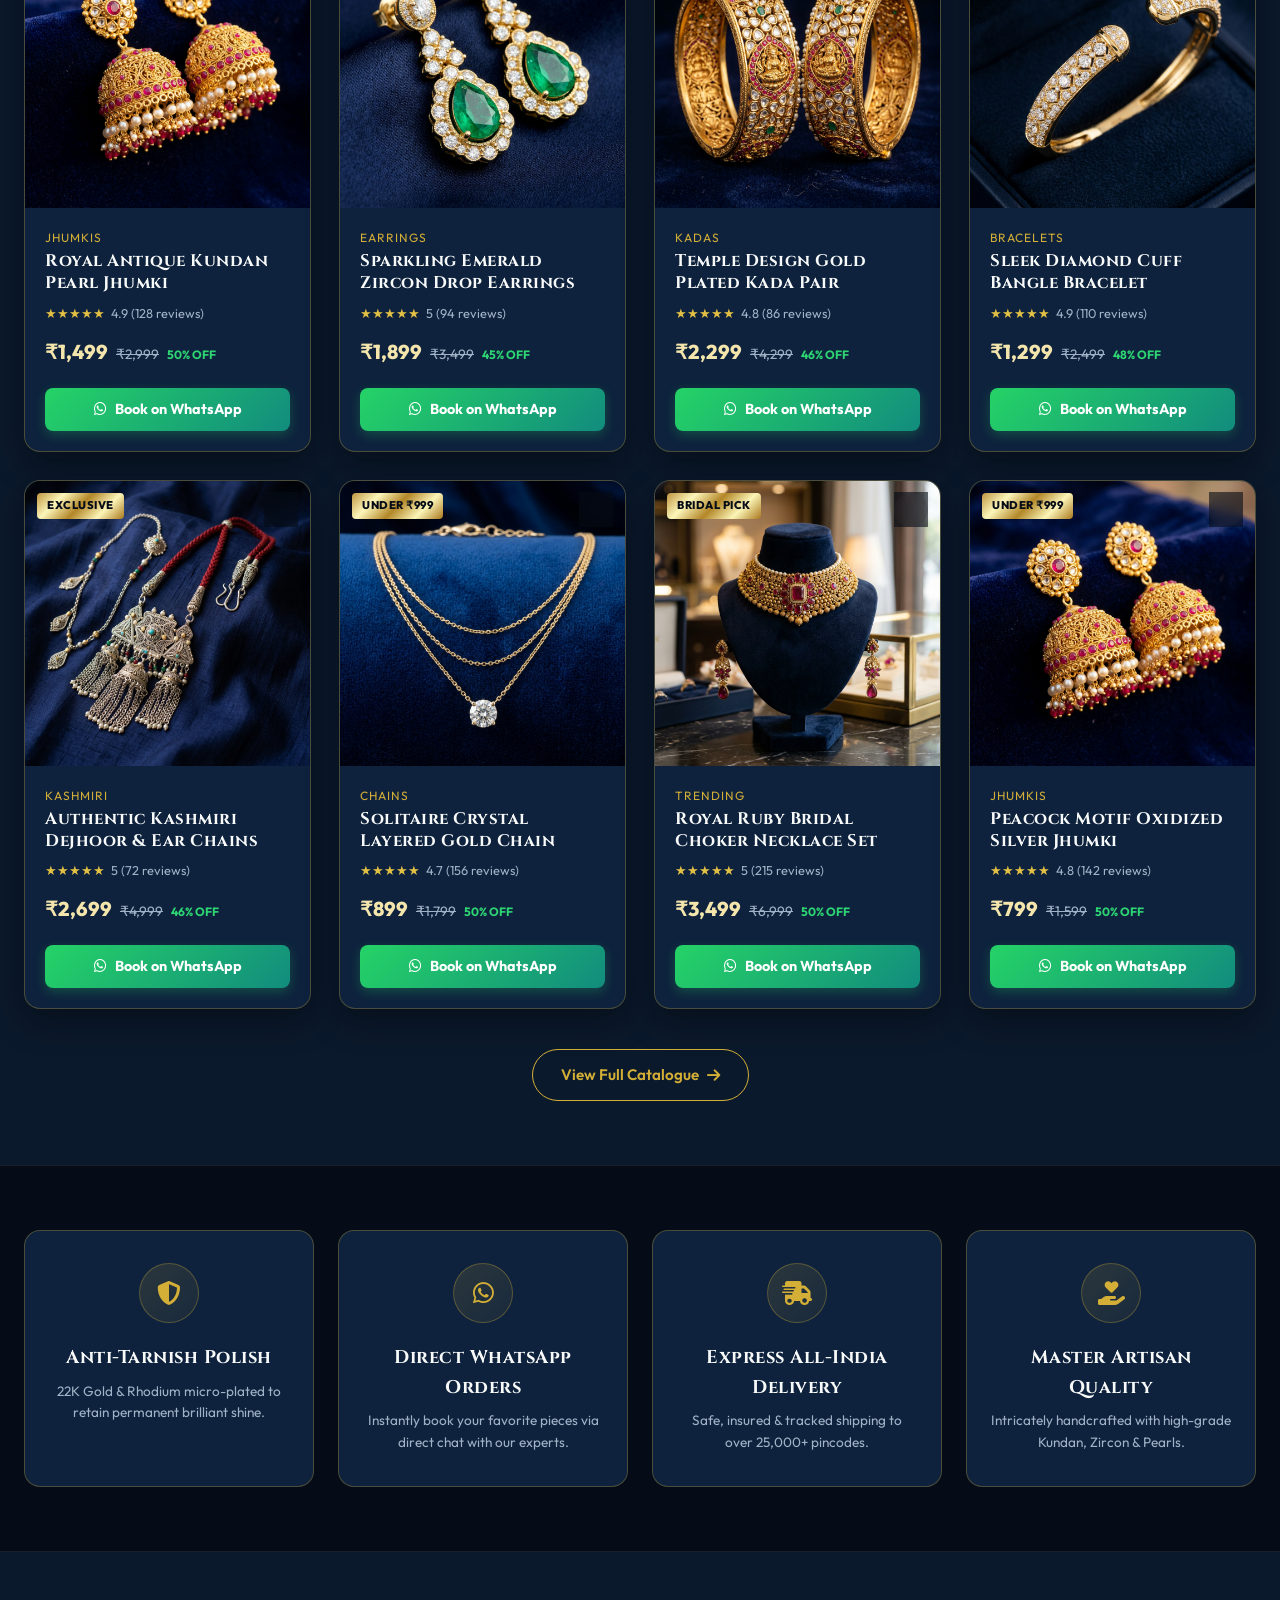
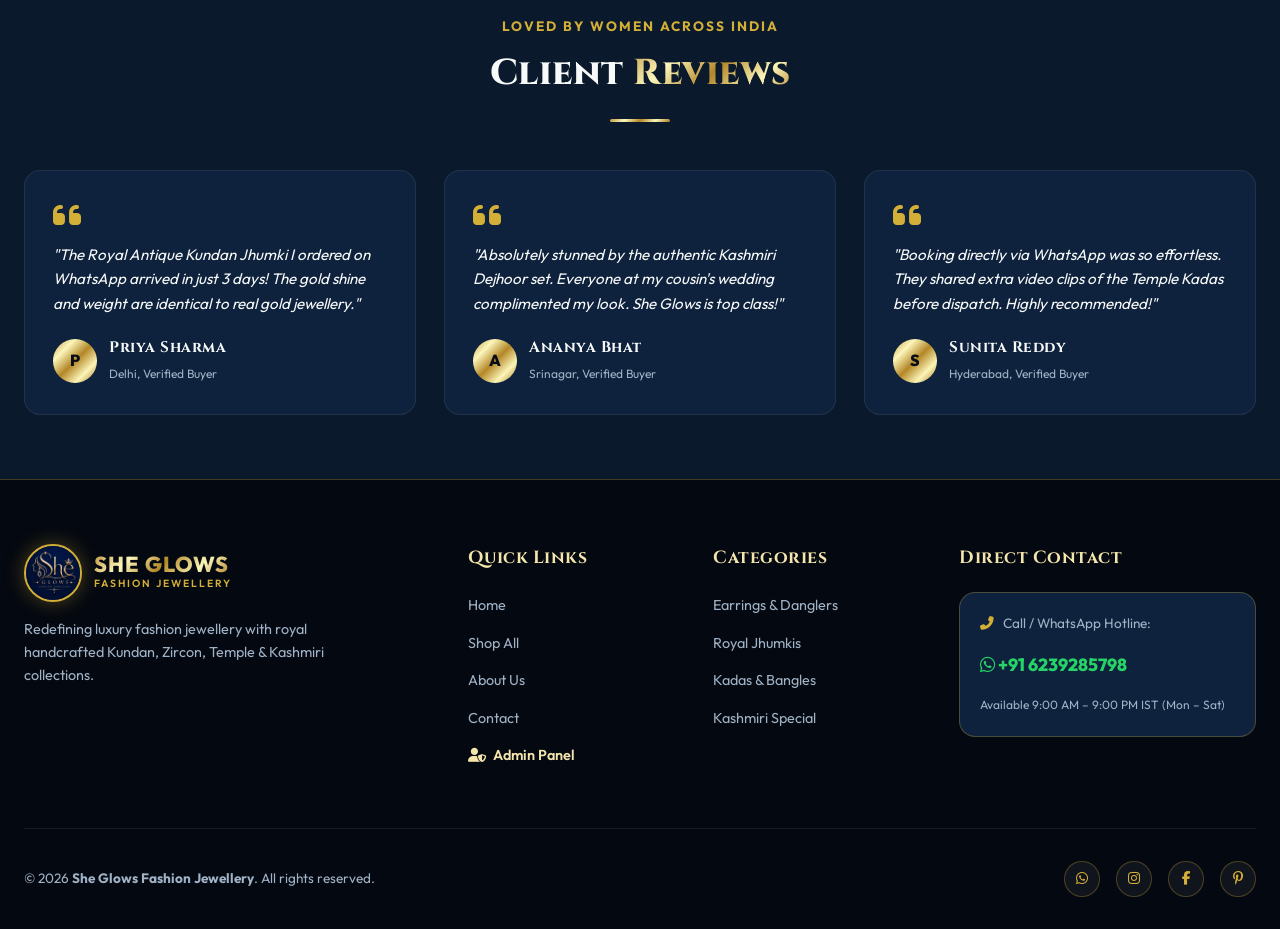
==== commit 0a734e39: "Expand brand logo emblem dimensions & add explicit Admin Panel links across all page footers" ====
--- a/index.html
+++ b/index.html
@@ -280,6 +280,7 @@
             <li><a href="shop.html">Shop All</a></li>
             <li><a href="about.html">About Us</a></li>
             <li><a href="contact.html">Contact</a></li>
+            <li><a href="admin/login.html" style="color:var(--gold-secondary); font-weight:600;"><i class="fas fa-user-shield" style="margin-right:4px;"></i> Admin Panel</a></li>
           </ul>
         </div>
         <div>
--- a/css/styles.css
+++ b/css/styles.css
@@ -201,10 +201,10 @@
 }
 
 .logo-emblem {
-  width: 48px;
-  height: 48px;
+  width: 58px;
+  height: 58px;
   border-radius: 50%;
-  border: 1.5px solid var(--gold-primary);
+  border: 2px solid var(--gold-primary);
   display: flex;
   align-items: center;
   justify-content: center;
@@ -214,6 +214,12 @@
   overflow: hidden;
   background: var(--bg-card);
   flex-shrink: 0;
+  transition: transform 0.3s ease;
+}
+
+.brand-logo:hover .logo-emblem {
+  transform: scale(1.05);
+  border-color: var(--gold-secondary);
 }
 
 .brand-logo-img {
@@ -221,6 +227,7 @@
   height: 100%;
   object-fit: cover;
   border-radius: 50%;
+  transform: scale(1.06);
 }
 
 .brand-title-group {
@@ -1334,82 +1341,260 @@
 @media (max-width: 1024px) {
   .categories-grid {
     grid-template-columns: repeat(4, 1fr);
-    gap: 1rem;
+    gap: 1.25rem;
   }
   .products-grid {
     grid-template-columns: repeat(3, 1fr);
+    gap: 1.25rem;
   }
   .footer-grid {
-    grid-template-columns: 1fr 1fr;
+    grid-template-columns: 1.5fr 1fr 1fr 1fr;
     gap: 2rem;
   }
 }
 
 @media (max-width: 768px) {
-  .hero-grid {
-    grid-template-columns: 1fr;
-    text-align: center;
-  }
-  .hero-title {
-    font-size: 2.25rem;
-  }
-  .hero-cta-group {
-    justify-content: center;
-  }
-  .hero-stats {
-    justify-content: center;
-  }
-  .categories-grid {
-    grid-template-columns: repeat(3, 1fr);
-  }
-  .products-grid {
-    grid-template-columns: repeat(2, 1fr);
-  }
-  .features-grid {
-    grid-template-columns: repeat(2, 1fr);
-  }
-  .testimonials-grid {
-    grid-template-columns: 1fr;
+  .header-container {
+    flex-wrap: wrap;
+    padding: 0.65rem 1rem;
+    gap: 0.5rem;
+  }
+  .brand-logo {
+    order: 1;
+  }
+  .header-actions {
+    order: 2;
+  }
+  .search-wrapper {
+    order: 3;
+    width: 100%;
+    max-width: 100%;
+    flex: 0 0 100%;
+  }
+  .search-box {
+    padding: 7px 14px;
+    width: 100%;
+  }
+  .search-input {
+    font-size: 0.85rem;
+  }
+  .brand-name {
+    font-size: 1.15rem;
+  }
+  .brand-tagline {
+    font-size: 0.55rem;
+    letter-spacing: 1.5px;
+  }
+  .logo-emblem {
+    width: 50px;
+    height: 50px;
+  }
+  .search-wrapper {
+    max-width: 170px;
+  }
+  .search-box {
+    padding: 6px 12px;
+  }
+  .search-input {
+    font-size: 0.8rem;
+  }
+  .contact-whatsapp-btn {
+    padding: 8px;
+    border-radius: 50%;
+  }
+  .contact-whatsapp-btn span {
+    display: none;
   }
   .mobile-nav-toggle {
     display: block;
   }
+
+  /* Mobile Drawer Menu */
   .category-nav-bar {
     display: none;
     position: absolute;
     top: 100%;
     left: 0;
     right: 0;
-    box-shadow: 0 10px 30px rgba(0, 0, 0, 0.5);
+    background: rgba(6, 12, 23, 0.98);
+    backdrop-filter: blur(20px);
+    -webkit-backdrop-filter: blur(20px);
+    border-bottom: 1.5px solid var(--border-gold);
+    box-shadow: 0 16px 36px rgba(0, 0, 0, 0.7);
+    z-index: 100;
   }
   .cat-menu-list {
     flex-direction: column;
+    gap: 0.5rem;
+    padding: 1rem 1.5rem;
+    align-items: flex-start;
+  }
+  .cat-menu-item a {
+    font-size: 0.95rem;
+    padding: 8px 0;
+    display: block;
+    width: 100%;
+  }
+
+  /* Hero Section Mobile */
+  .hero-section {
+    padding: 2.5rem 0;
+    min-height: auto;
+  }
+  .hero-grid {
+    grid-template-columns: 1fr;
+    text-align: center;
+    gap: 2rem;
+  }
+  .hero-subtitle {
+    margin: 0 auto 1.5rem;
+  }
+  .hero-title {
+    font-size: clamp(2rem, 7vw, 2.75rem);
+  }
+  .hero-cta-group {
+    justify-content: center;
+    width: 100%;
+  }
+  .hero-cta-group .btn-gold-primary,
+  .hero-cta-group .btn-outline-gold {
+    width: 100%;
+    justify-content: center;
+  }
+  .hero-stats {
+    justify-content: space-around;
+    gap: 1rem;
+  }
+  .stat-item h3 {
+    font-size: 1.35rem;
+  }
+  .stat-item p {
+    font-size: 0.7rem;
+  }
+  .hero-frame img {
+    height: 340px;
+  }
+  .hero-float-badge {
+    bottom: -12px;
+    left: 50%;
+    transform: translateX(-50%);
+    width: 90%;
+    justify-content: center;
+    padding: 10px 14px;
+  }
+
+  /* Categories Mobile */
+  .categories-grid {
+    grid-template-columns: repeat(4, 1fr);
     gap: 0.75rem;
-    padding: 1rem 0;
-  }
-  .search-wrapper {
-    max-width: 200px;
-  }
-  .contact-whatsapp-btn span {
-    display: none;
+  }
+  .category-avatar-wrap {
+    width: 80px;
+    height: 80px;
+    margin-bottom: 0.5rem;
+  }
+  .category-name {
+    font-size: 0.8rem;
+  }
+
+  /* Products Mobile 2-Column Standard */
+  .products-grid {
+    grid-template-columns: repeat(2, 1fr);
+    gap: 0.85rem;
+  }
+  .product-content {
+    padding: 0.85rem;
+  }
+  .product-title {
+    font-size: 0.88rem;
+    height: 2.4em;
+    overflow: hidden;
+    display: -webkit-box;
+    -webkit-line-clamp: 2;
+    -webkit-box-orient: vertical;
+  }
+  .price-current {
+    font-size: 1.05rem;
+  }
+  .price-mrp {
+    font-size: 0.75rem;
+  }
+  .btn-book-wa {
+    font-size: 0.8rem;
+    padding: 8px 0;
+  }
+  .filter-tabs-wrapper {
+    gap: 0.4rem;
+  }
+  .tab-btn {
+    padding: 7px 14px;
+    font-size: 0.8rem;
+  }
+
+  /* Features & Testimonials */
+  .features-grid {
+    grid-template-columns: repeat(2, 1fr);
+    gap: 1rem;
+  }
+  .testimonials-grid {
+    grid-template-columns: 1fr;
+  }
+  .footer-grid {
+    grid-template-columns: 1fr 1fr;
+    gap: 2rem;
   }
 }
 
 @media (max-width: 480px) {
+  .brand-name {
+    font-size: 1rem;
+  }
   .categories-grid {
+    grid-template-columns: repeat(3, 1fr);
+    gap: 0.6rem;
+  }
+  .category-avatar-wrap {
+    width: 72px;
+    height: 72px;
+  }
+  .category-name {
+    font-size: 0.75rem;
+  }
+  .products-grid {
     grid-template-columns: repeat(2, 1fr);
-  }
-  .products-grid {
-    grid-template-columns: 1fr;
+    gap: 0.65rem;
   }
   .features-grid {
     grid-template-columns: 1fr;
   }
   .footer-grid {
     grid-template-columns: 1fr;
+    gap: 1.5rem;
+  }
+
+  /* Modal on Small Mobile */
+  .modal-container {
+    width: 95%;
+    max-height: 88vh;
   }
   .modal-body {
     grid-template-columns: 1fr;
+    gap: 1rem;
+    padding: 1.25rem;
+  }
+  .modal-product-img {
+    height: 200px;
+    object-fit: cover;
+  }
+
+  /* Floating WhatsApp Mobile */
+  .floating-whatsapp-widget {
+    bottom: 16px;
+    right: 16px;
+  }
+  .floating-wa-btn {
+    padding: 10px 16px;
+    font-size: 0.82rem;
   }
 }
 
@@ -1429,7 +1614,7 @@
 
 /* Page Hero (inner pages) */
 .page-hero {
-  padding: 4rem 0 3rem;
+  padding: 3rem 0 2rem;
   background:
     radial-gradient(circle at 50% 50%, rgba(212, 175, 55, 0.08) 0%, transparent 60%),
     var(--bg-primary);
@@ -1444,17 +1629,17 @@
 
 .page-hero-title {
   font-family: 'Cinzel', serif;
-  font-size: 2.75rem;
+  font-size: clamp(2rem, 6vw, 2.75rem);
   font-weight: 800;
   line-height: 1.2;
-  margin-bottom: 1rem;
+  margin-bottom: 0.75rem;
   color: var(--text-light);
 }
 
 .page-hero-subtitle {
-  font-size: 1.05rem;
+  font-size: 0.95rem;
   color: var(--text-muted);
-  line-height: 1.7;
+  line-height: 1.6;
 }
 
 /* Scroll Reveal Animations */
@@ -1469,13 +1654,4 @@
   transform: translateY(0);
 }
 
-/* Responsive: About/Contact two-column layouts collapse */
-@media (max-width: 768px) {
-  [style*="grid-template-columns: 1fr 1fr"] {
-    grid-template-columns: 1fr !important;
-  }
-  .page-hero-title {
-    font-size: 2rem;
-  }
-}
-
+
